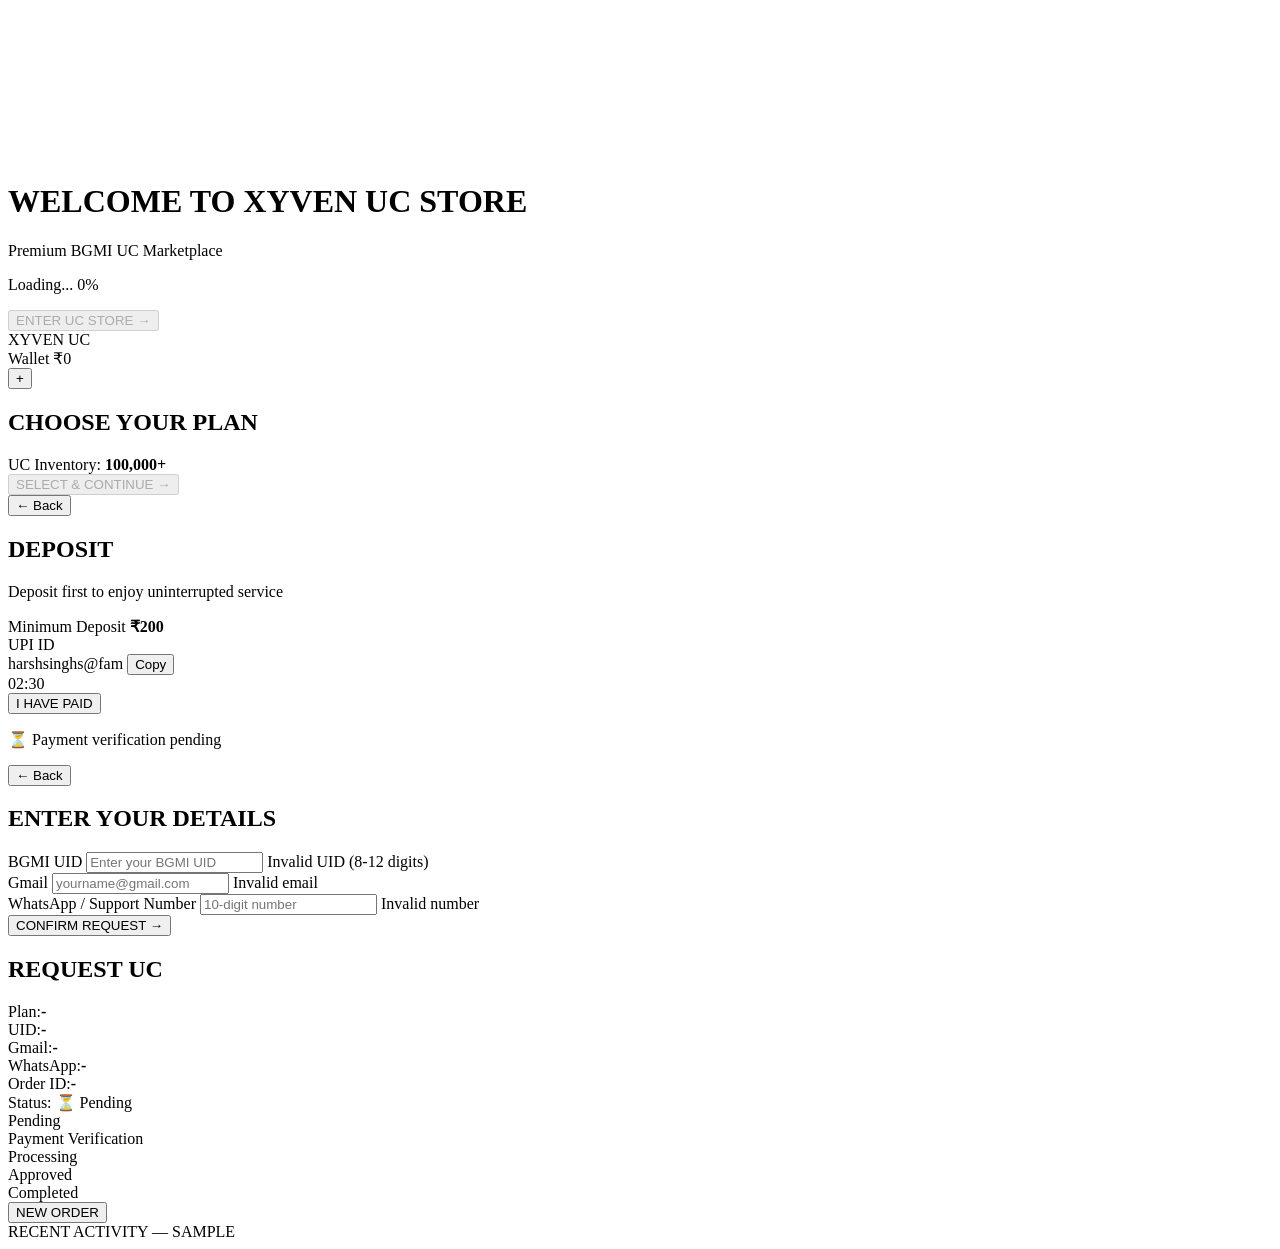
==== public/index.html @ ad392421 "Rename index.html to public/index.html" ====
<!DOCTYPE html>
<html lang="en">
<head>
  <meta charset="UTF-8">
  <meta name="viewport" content="width=device-width, initial-scale=1.0, maximum-scale=1.0, user-scalable=no">
  <title>XYVEN UC Store</title>
  <link rel="preconnect" href="https://fonts.googleapis.com">
  <link href="https://fonts.googleapis.com/css2?family=Inter:wght@300;400;500;600;700;800;900&display=swap" rel="stylesheet">
  <link rel="stylesheet" href="style.css">
</head>
<body>

  <!-- ============ INTRO SCREEN ============ -->
  <div id="introScreen" class="intro-screen">
    <canvas id="particleCanvas"></canvas>
    <div class="intro-content glass">
      <h1 class="intro-title">WELCOME TO <span class="neon">XYVEN UC STORE</span></h1>
      <p class="intro-sub">Premium BGMI UC Marketplace</p>

      <div class="progress-wrap">
        <div class="progress-bar" id="progressBar"></div>
      </div>
      <p class="progress-text" id="progressText">Loading... 0%</p>

      <button class="btn-primary" id="enterBtn" disabled>ENTER UC STORE →</button>
    </div>
  </div>

  <!-- ============ MAIN STORE ============ -->
  <div id="mainApp" class="main-app hidden">

    <!-- STICKY HEADER -->
    <header class="sticky-header glass">
      <div class="header-left">
        <span class="logo">XYVEN <span class="neon">UC</span></span>
      </div>
      <div class="header-right">
        <div class="wallet-card glass" id="walletCard">
          <div class="wallet-info">
            <span class="wallet-label">Wallet</span>
            <span class="wallet-amount" id="walletAmount">₹0</span>
          </div>
          <button class="wallet-add" id="walletAddBtn">+</button>
        </div>
      </div>
    </header>

    <!-- STORE SCREEN -->
    <section id="storeScreen" class="screen active">
      <h2 class="section-title">CHOOSE YOUR PLAN</h2>

      <div class="plan-grid" id="planGrid">
        <!-- Plans injected by JS -->
      </div>

      <div class="inventory-tag glass">
        <span class="dot"></span> UC Inventory: <strong>100,000+</strong>
      </div>

      <button class="btn-primary" id="selectPlanBtn" disabled>SELECT & CONTINUE →</button>
    </section>

    <!-- DEPOSIT SCREEN -->
    <section id="depositScreen" class="screen">
      <button class="back-btn" data-back>← Back</button>
      <h2 class="section-title">DEPOSIT</h2>
      <p class="sub-text">Deposit first to enjoy uninterrupted service</p>

      <div class="glass info-card">
        <div class="info-row">
          <span>Minimum Deposit</span>
          <strong>₹200</strong>
        </div>
      </div>

      <div class="glass upi-card">
        <label>UPI ID</label>
        <div class="upi-row">
          <span class="upi-id" id="upiId">harshsinghs@fam</span>
          <button class="copy-btn" id="copyUpiBtn">Copy</button>
        </div>
      </div>

      <div class="qr-wrap glass">
        <div class="qr-container" id="qrContainer">
          <!-- QR code generated by JS (UPI URI) -->
        </div>
        <div class="timer" id="timer">02:30</div>
      </div>

      <button class="btn-primary" id="paidBtn">I HAVE PAID</button>
      <p class="pending-msg hidden" id="pendingMsg">⏳ Payment verification pending</p>
    </section>

    <!-- USER DETAILS SCREEN -->
    <section id="detailsScreen" class="screen">
      <button class="back-btn" data-back>← Back</button>
      <h2 class="section-title">ENTER YOUR DETAILS</h2>

      <div class="glass form-card">
        <div class="input-group">
          <label>BGMI UID</label>
          <input type="text" id="uidInput" placeholder="Enter your BGMI UID" inputmode="numeric">
          <span class="error-msg" id="uidError">Invalid UID (8-12 digits)</span>
        </div>

        <div class="input-group">
          <label>Gmail</label>
          <input type="email" id="gmailInput" placeholder="yourname@gmail.com" inputmode="email">
          <span class="error-msg" id="gmailError">Invalid email</span>
        </div>

        <div class="input-group">
          <label>WhatsApp / Support Number</label>
          <input type="tel" id="wpInput" placeholder="10-digit number" maxlength="10" inputmode="numeric">
          <span class="error-msg" id="wpError">Invalid number</span>
        </div>
      </div>

      <button class="btn-primary" id="confirmBtn">CONFIRM REQUEST →</button>
    </section>

    <!-- ORDER STATUS SCREEN -->
    <section id="orderScreen" class="screen">
      <h2 class="section-title">REQUEST UC</h2>

      <div class="glass order-card">
        <div class="order-row"><span>Plan:</span><strong id="orderPlan">-</strong></div>
        <div class="order-row"><span>UID:</span><strong id="orderUid">-</strong></div>
        <div class="order-row"><span>Gmail:</span><strong id="orderGmail">-</strong></div>
        <div class="order-row"><span>WhatsApp:</span><strong id="orderWp">-</strong></div>
        <div class="order-row"><span>Order ID:</span><strong class="neon" id="orderId">-</strong></div>
        <div class="order-row status-row">
          <span>Status:</span>
          <span class="status-pill pending" id="orderStatus">⏳ Pending</span>
        </div>
      </div>

      <div class="glass status-flow">
        <div class="status-step active" data-status="pending">Pending</div>
        <div class="status-step" data-status="verification">Payment Verification</div>
        <div class="status-step" data-status="processing">Processing</div>
        <div class="status-step" data-status="approved">Approved</div>
        <div class="status-step" data-status="completed">Completed</div>
      </div>

      <button class="btn-primary" id="newOrderBtn">NEW ORDER</button>
    </section>

    <!-- RECENT ACTIVITY TICKER -->
    <div class="ticker-wrap glass">
      <div class="ticker-label">RECENT ACTIVITY — SAMPLE</div>
      <div class="ticker" id="ticker"></div>
    </div>

  </div>

  <script src="script.js"></script>
</body>
</html>
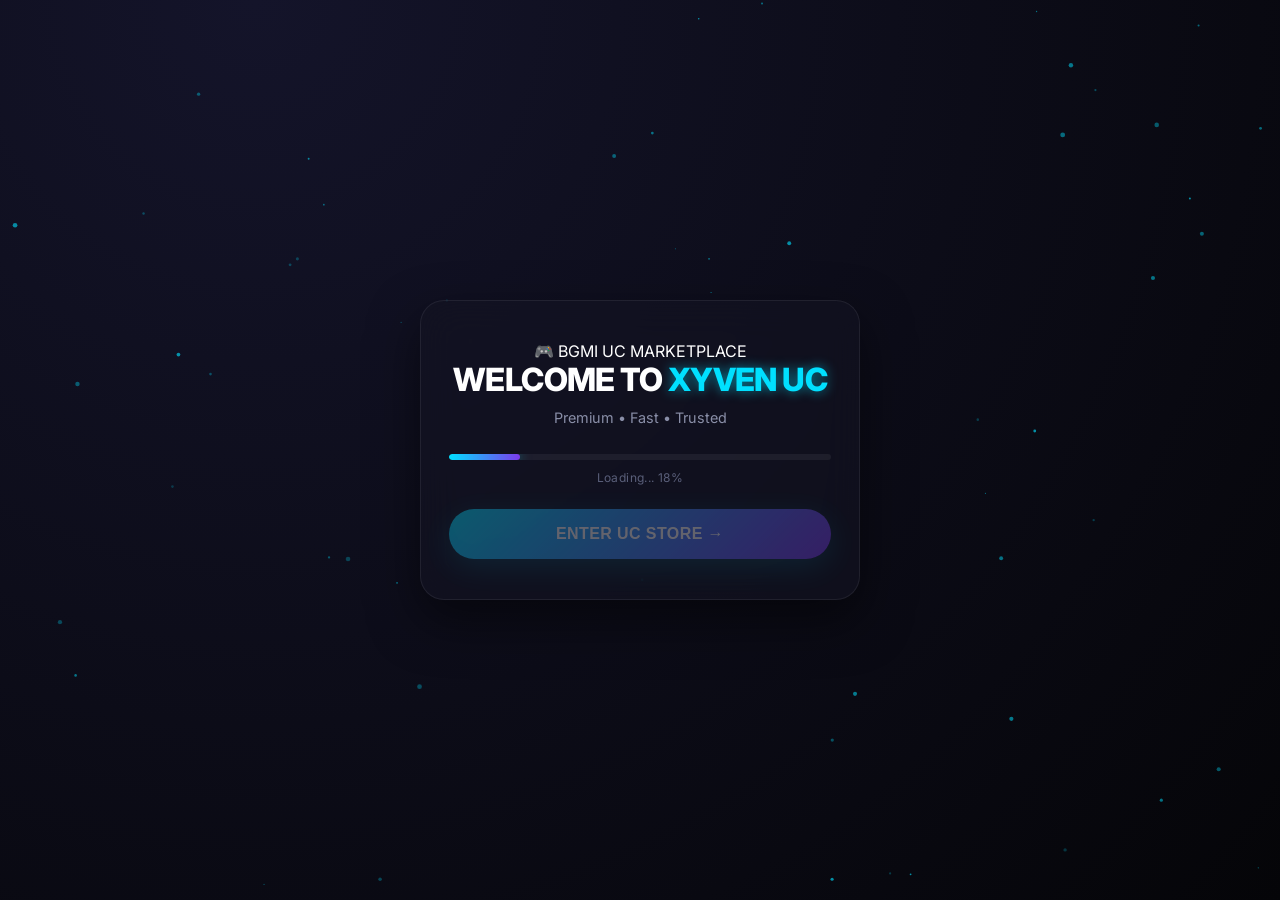
==== commit 6b9a10f9: "Create index.html" ====
--- a/public/index.html
+++ b/public/index.html
@@ -3,9 +3,9 @@
 <head>
   <meta charset="UTF-8">
   <meta name="viewport" content="width=device-width, initial-scale=1.0, maximum-scale=1.0, user-scalable=no">
-  <title>XYVEN UC Store</title>
+  <title>XYVEN UC Store — Premium BGMI UC</title>
   <link rel="preconnect" href="https://fonts.googleapis.com">
-  <link href="https://fonts.googleapis.com/css2?family=Inter:wght@300;400;500;600;700;800;900&display=swap" rel="stylesheet">
+  <link href="https://fonts.googleapis.com/css2?family=Inter:wght@300;400;500;600;700;800;900&family=Orbitron:wght@500;700;900&display=swap" rel="stylesheet">
   <link rel="stylesheet" href="style.css">
 </head>
 <body>
@@ -13,20 +13,22 @@
   <!-- ============ INTRO SCREEN ============ -->
   <div id="introScreen" class="intro-screen">
     <canvas id="particleCanvas"></canvas>
+    <div class="intro-bg-glow"></div>
     <div class="intro-content glass">
-      <h1 class="intro-title">WELCOME TO <span class="neon">XYVEN UC STORE</span></h1>
-      <p class="intro-sub">Premium BGMI UC Marketplace</p>
+      <div class="intro-badge">🎮 BGMI UC MARKETPLACE</div>
+      <h1 class="intro-title">WELCOME TO <span class="neon">XYVEN UC</span></h1>
+      <p class="intro-sub">Premium • Fast • Trusted</p>
 
       <div class="progress-wrap">
         <div class="progress-bar" id="progressBar"></div>
       </div>
-      <p class="progress-text" id="progressText">Loading... 0%</p>
+      <p class="progress-text" id="progressText">Initializing... 0%</p>
 
       <button class="btn-primary" id="enterBtn" disabled>ENTER UC STORE →</button>
     </div>
   </div>
 
-  <!-- ============ MAIN STORE ============ -->
+  <!-- ============ MAIN APP ============ -->
   <div id="mainApp" class="main-app hidden">
 
     <!-- STICKY HEADER -->
@@ -47,23 +49,24 @@
 
     <!-- STORE SCREEN -->
     <section id="storeScreen" class="screen active">
-      <h2 class="section-title">CHOOSE YOUR PLAN</h2>
-
-      <div class="plan-grid" id="planGrid">
-        <!-- Plans injected by JS -->
-      </div>
+      <h2 class="section-title">CHOOSE YOUR <span class="neon">PLAN</span></h2>
+      <p class="sub-text">Instant UC delivery • 24/7 support</p>
+
+      <div class="plan-grid" id="planGrid"></div>
 
       <div class="inventory-tag glass">
         <span class="dot"></span> UC Inventory: <strong>100,000+</strong>
       </div>
 
       <button class="btn-primary" id="selectPlanBtn" disabled>SELECT & CONTINUE →</button>
+
+      <button class="btn-outline" id="couponBtn">🎟️ CLAIM COUPON</button>
     </section>
 
     <!-- DEPOSIT SCREEN -->
     <section id="depositScreen" class="screen">
       <button class="back-btn" data-back>← Back</button>
-      <h2 class="section-title">DEPOSIT</h2>
+      <h2 class="section-title">DEPOSIT <span class="neon">FUNDS</span></h2>
       <p class="sub-text">Deposit first to enjoy uninterrupted service</p>
 
       <div class="glass info-card">
@@ -73,34 +76,68 @@
         </div>
       </div>
 
-      <div class="glass upi-card">
-        <label>UPI ID</label>
-        <div class="upi-row">
-          <span class="upi-id" id="upiId">harshsinghs@fam</span>
-          <button class="copy-btn" id="copyUpiBtn">Copy</button>
-        </div>
-      </div>
-
-      <div class="qr-wrap glass">
-        <div class="qr-container" id="qrContainer">
-          <!-- QR code generated by JS (UPI URI) -->
-        </div>
-        <div class="timer" id="timer">02:30</div>
-      </div>
-
-      <button class="btn-primary" id="paidBtn">I HAVE PAID</button>
-      <p class="pending-msg hidden" id="pendingMsg">⏳ Payment verification pending</p>
+      <!-- STEP 1: ENTER AMOUNT -->
+      <div id="depositStep1" class="glass form-card">
+        <label class="field-label">Enter Amount to Deposit</label>
+        <div class="input-group">
+          <input type="tel" id="depositAmount" placeholder="₹ Enter amount" inputmode="numeric">
+          <span class="error-msg" id="depositError">Minimum ₹200 required</span>
+        </div>
+        <button class="btn-primary" id="depositNextBtn">NEXT →</button>
+      </div>
+
+      <!-- STEP 2: QR + TIMER -->
+      <div id="depositStep2" class="hidden">
+        <div class="glass upi-card">
+          <label>UPI ID</label>
+          <div class="upi-row">
+            <span class="upi-id" id="upiId">harshsinghs@fam</span>
+            <button class="copy-btn" id="copyUpiBtn">Copy</button>
+          </div>
+        </div>
+
+        <div class="qr-wrap glass">
+          <div class="qr-container" id="qrContainer"></div>
+          <p class="qr-amount">Amount: <strong id="qrAmount">₹0</strong></p>
+          <div class="timer" id="timer">02:30</div>
+          <p class="qr-note">Scan & pay via any UPI app</p>
+        </div>
+
+        <button class="btn-primary" id="paidBtn">I HAVE PAID</button>
+        <p class="pending-msg hidden" id="pendingMsg">⏳ Payment verification pending — Admin will confirm shortly</p>
+      </div>
+    </section>
+
+    <!-- COUPON SCREEN -->
+    <section id="couponScreen" class="screen">
+      <button class="back-btn" data-back>← Back</button>
+      <h2 class="section-title">CLAIM <span class="neon">COUPON</span></h2>
+      <p class="sub-text">Enter your coupon code to add balance instantly</p>
+
+      <div class="glass form-card">
+        <label class="field-label">Coupon Code</label>
+        <div class="input-group">
+          <input type="text" id="couponInput" placeholder="XYVEN500" style="text-transform:uppercase;">
+          <span class="error-msg" id="couponError">Invalid or expired coupon</span>
+        </div>
+        <button class="btn-primary" id="applyCouponBtn">APPLY COUPON →</button>
+      </div>
+
+      <div class="glass coupon-hint">
+        <p>💡 <strong>Available Coupons:</strong></p>
+        <p class="coupon-code">XYVEN500 → ₹500</p>
+      </div>
     </section>
 
     <!-- USER DETAILS SCREEN -->
     <section id="detailsScreen" class="screen">
       <button class="back-btn" data-back>← Back</button>
-      <h2 class="section-title">ENTER YOUR DETAILS</h2>
+      <h2 class="section-title">ENTER YOUR <span class="neon">DETAILS</span></h2>
 
       <div class="glass form-card">
         <div class="input-group">
           <label>BGMI UID</label>
-          <input type="text" id="uidInput" placeholder="Enter your BGMI UID" inputmode="numeric">
+          <input type="tel" id="uidInput" placeholder="Enter your BGMI UID" inputmode="numeric">
           <span class="error-msg" id="uidError">Invalid UID (8-12 digits)</span>
         </div>
 
@@ -122,7 +159,7 @@
 
     <!-- ORDER STATUS SCREEN -->
     <section id="orderScreen" class="screen">
-      <h2 class="section-title">REQUEST UC</h2>
+      <h2 class="section-title">REQUEST <span class="neon">UC</span></h2>
 
       <div class="glass order-card">
         <div class="order-row"><span>Plan:</span><strong id="orderPlan">-</strong></div>
@@ -138,7 +175,7 @@
 
       <div class="glass status-flow">
         <div class="status-step active" data-status="pending">Pending</div>
-        <div class="status-step" data-status="verification">Payment Verification</div>
+        <div class="status-step" data-status="verification">Verifying</div>
         <div class="status-step" data-status="processing">Processing</div>
         <div class="status-step" data-status="approved">Approved</div>
         <div class="status-step" data-status="completed">Completed</div>
@@ -155,6 +192,19 @@
 
   </div>
 
+  <!-- ============ POPUP MODAL ============ -->
+  <div class="modal-overlay hidden" id="modalOverlay">
+    <div class="modal glass">
+      <div class="modal-icon" id="modalIcon">⚠️</div>
+      <h3 class="modal-title" id="modalTitle">Insufficient Balance</h3>
+      <p class="modal-text" id="modalText">Please deposit first to continue.</p>
+      <div class="modal-actions">
+        <button class="btn-outline" id="modalCancel">Cancel</button>
+        <button class="btn-primary" id="modalConfirm">Deposit Now</button>
+      </div>
+    </div>
+  </div>
+
   <script src="script.js"></script>
 </body>
 </html>
--- a/public/style.css
+++ b/public/style.css
@@ -0,0 +1,462 @@
+/* ============ RESET ============ */
+* { margin:0; padding:0; box-sizing:border-box; }
+html { scroll-behavior:smooth; }
+body {
+  font-family:'Inter', sans-serif;
+  background:#07070c;
+  color:#fff;
+  min-height:100vh;
+  overflow-x:hidden;
+  background-image:radial-gradient(circle at 20% 0%, #14142a, #050508);
+}
+
+.hidden { display:none !important; }
+.neon { color:#00e0ff; text-shadow:0 0 12px rgba(0,224,255,0.6); }
+
+/* ============ GLASS ============ */
+.glass {
+  background:rgba(20,20,35,0.55);
+  backdrop-filter:blur(18px);
+  -webkit-backdrop-filter:blur(18px);
+  border:1px solid rgba(255,255,255,0.07);
+  border-radius:24px;
+  box-shadow:0 20px 50px rgba(0,0,0,0.5);
+}
+
+/* ============ INTRO SCREEN ============ */
+.intro-screen {
+  position:fixed;
+  inset:0;
+  display:flex;
+  justify-content:center;
+  align-items:center;
+  padding:20px;
+  z-index:100;
+  transition:opacity 0.6s ease, transform 0.6s ease;
+}
+.intro-screen.fade-out { opacity:0; transform:scale(1.05); pointer-events:none; }
+
+#particleCanvas {
+  position:absolute;
+  inset:0;
+  z-index:-1;
+}
+
+.intro-content {
+  padding:40px 28px;
+  text-align:center;
+  max-width:440px;
+  width:100%;
+  animation:floatIn 1s ease;
+}
+@keyframes floatIn {
+  from { opacity:0; transform:translateY(40px) scale(0.95); }
+  to { opacity:1; transform:translateY(0) scale(1); }
+}
+
+.intro-title {
+  font-size:2rem;
+  font-weight:800;
+  line-height:1.2;
+  letter-spacing:-0.02em;
+  margin-bottom:10px;
+}
+.intro-sub {
+  color:#8a8fa8;
+  font-size:0.9rem;
+  margin-bottom:28px;
+}
+
+.progress-wrap {
+  width:100%;
+  height:6px;
+  background:rgba(255,255,255,0.06);
+  border-radius:40px;
+  overflow:hidden;
+  margin-bottom:10px;
+}
+.progress-bar {
+  height:100%;
+  width:0%;
+  background:linear-gradient(90deg,#00e0ff,#7c3aed);
+  border-radius:40px;
+  transition:width 0.3s ease;
+  box-shadow:0 0 12px rgba(0,224,255,0.5);
+}
+.progress-text {
+  font-size:0.75rem;
+  color:#5a5f7a;
+  margin-bottom:24px;
+  letter-spacing:0.4px;
+}
+
+/* ============ BUTTONS ============ */
+.btn-primary {
+  display:block;
+  width:100%;
+  padding:16px;
+  background:linear-gradient(135deg,#00e0ff,#7c3aed);
+  border:none;
+  border-radius:60px;
+  font-size:1rem;
+  font-weight:700;
+  color:#fff;
+  cursor:pointer;
+  letter-spacing:0.4px;
+  transition:all 0.25s ease;
+  box-shadow:0 8px 30px rgba(0,224,255,0.25);
+  position:relative;
+  overflow:hidden;
+}
+.btn-primary:hover:not(:disabled) {
+  transform:scale(1.02);
+  box-shadow:0 12px 44px rgba(0,224,255,0.5);
+}
+.btn-primary:active:not(:disabled) { transform:scale(0.97); }
+.btn-primary:disabled { opacity:0.35; pointer-events:none; }
+.btn-primary::after {
+  content:'';
+  position:absolute;
+  inset:0;
+  background:radial-gradient(circle at center, rgba(255,255,255,0.25), transparent 70%);
+  opacity:0;
+  transition:opacity 0.4s;
+}
+.btn-primary:hover::after { opacity:1; }
+
+.back-btn {
+  background:transparent;
+  border:none;
+  color:#8a8fa8;
+  font-size:0.9rem;
+  cursor:pointer;
+  margin-bottom:16px;
+  padding:6px 0;
+  font-weight:500;
+}
+
+/* ============ MAIN APP ============ */
+.main-app {
+  max-width:520px;
+  margin:0 auto;
+  padding:0 16px 100px;
+  animation:fadeIn 0.6s ease;
+}
+@keyframes fadeIn { from{opacity:0} to{opacity:1} }
+
+.sticky-header {
+  position:sticky;
+  top:12px;
+  z-index:50;
+  display:flex;
+  justify-content:space-between;
+  align-items:center;
+  padding:12px 16px;
+  margin-bottom:20px;
+  border-radius:20px;
+}
+.logo { font-weight:800; font-size:1.1rem; letter-spacing:-0.3px; }
+
+.wallet-card {
+  display:flex;
+  align-items:center;
+  gap:10px;
+  padding:8px 12px;
+  border-radius:40px;
+}
+.wallet-info { display:flex; flex-direction:column; line-height:1.1; }
+.wallet-label { font-size:0.6rem; color:#8a8fa8; text-transform:uppercase; letter-spacing:0.8px; }
+.wallet-amount { font-size:0.95rem; font-weight:700; color:#00e0ff; }
+.wallet-add {
+  width:28px; height:28px;
+  border-radius:50%;
+  background:linear-gradient(135deg,#00e0ff,#7c3aed);
+  border:none;
+  color:#fff;
+  font-size:1.1rem;
+  font-weight:700;
+  cursor:pointer;
+  display:flex;
+  justify-content:center;
+  align-items:center;
+  box-shadow:0 0 16px rgba(0,224,255,0.4);
+  transition:0.2s;
+}
+.wallet-add:active { transform:scale(0.9); }
+
+/* ============ SCREENS ============ */
+.screen { display:none; animation:slideUp 0.4s ease; }
+.screen.active { display:block; }
+@keyframes slideUp { from{opacity:0; transform:translateY(20px)} to{opacity:1; transform:translateY(0)} }
+
+.section-title {
+  font-size:1.4rem;
+  font-weight:800;
+  margin-bottom:8px;
+  letter-spacing:-0.02em;
+}
+.sub-text { color:#8a8fa8; font-size:0.85rem; margin-bottom:20px; }
+
+/* ============ PLAN CARDS ============ */
+.plan-grid {
+  display:flex;
+  flex-direction:column;
+  gap:12px;
+  margin:20px 0;
+}
+.plan-card {
+  background:rgba(20,20,35,0.5);
+  backdrop-filter:blur(14px);
+  border:2px solid rgba(255,255,255,0.05);
+  border-radius:20px;
+  padding:16px 20px;
+  display:flex;
+  justify-content:space-between;
+  align-items:center;
+  cursor:pointer;
+  transition:all 0.25s ease;
+}
+.plan-card:hover { border-color:rgba(0,224,255,0.3); transform:translateY(-2px); }
+.plan-card.selected {
+  border-color:#00e0ff;
+  box-shadow:0 0 30px rgba(0,224,255,0.3), inset 0 0 20px rgba(0,224,255,0.05);
+  transform:scale(1.02);
+}
+.plan-uc { font-size:1.15rem; font-weight:700; }
+.plan-uc span { color:#00e0ff; }
+.plan-price { font-size:1.05rem; font-weight:600; color:#fff; }
+
+.inventory-tag {
+  display:flex;
+  align-items:center;
+  justify-content:center;
+  gap:8px;
+  padding:10px;
+  font-size:0.8rem;
+  color:#c0c6d8;
+  margin-bottom:16px;
+}
+.inventory-tag .dot {
+  width:8px; height:8px;
+  border-radius:50%;
+  background:#00e0ff;
+  box-shadow:0 0 10px #00e0ff;
+  animation:pulse 1.6s infinite;
+}
+@keyframes pulse { 0%,100%{opacity:1} 50%{opacity:0.4} }
+
+/* ============ DEPOSIT ============ */
+.info-card { padding:16px 20px; margin-bottom:14px; }
+.info-row { display:flex; justify-content:space-between; font-size:0.9rem; }
+.info-row strong { color:#00e0ff; }
+
+.upi-card { padding:16px 20px; margin-bottom:14px; }
+.upi-card label { font-size:0.7rem; color:#8a8fa8; text-transform:uppercase; letter-spacing:0.8px; }
+.upi-row { display:flex; justify-content:space-between; align-items:center; margin-top:6px; }
+.upi-id { font-size:1rem; font-weight:600; color:#fff; }
+.copy-btn {
+  background:rgba(0,224,255,0.1);
+  border:1px solid rgba(0,224,255,0.3);
+  color:#00e0ff;
+  padding:6px 14px;
+  border-radius:40px;
+  font-size:0.75rem;
+  font-weight:600;
+  cursor:pointer;
+  transition:0.2s;
+}
+.copy-btn:active { transform:scale(0.95); }
+
+.qr-wrap {
+  padding:20px;
+  text-align:center;
+  margin-bottom:20px;
+}
+.qr-container {
+  width:200px;
+  height:200px;
+  margin:0 auto 16px;
+  background:#fff;
+  border-radius:16px;
+  padding:12px;
+  display:flex;
+  justify-content:center;
+  align-items:center;
+  position:relative;
+}
+.qr-container::after {
+  content:'';
+  position:absolute;
+  inset:-6px;
+  border-radius:22px;
+  background:linear-gradient(135deg,#00e0ff,#7c3aed);
+  z-index:-1;
+  filter:blur(20px);
+  opacity:0.5;
+  animation:glowPulse 2.4s ease-in-out infinite;
+}
+@keyframes glowPulse { 0%,100%{opacity:0.3} 50%{opacity:0.7} }
+
+.timer {
+  font-size:1.6rem;
+  font-weight:800;
+  color:#00e0ff;
+  letter-spacing:2px;
+  text-shadow:0 0 20px rgba(0,224,255,0.5);
+}
+
+.pending-msg {
+  text-align:center;
+  margin-top:14px;
+  color:#f0ad4e;
+  font-size:0.9rem;
+  font-weight:600;
+  animation:fadeIn 0.5s ease;
+}
+
+/* ============ FORM ============ */
+.form-card {
+  padding:20px;
+  margin-bottom:16px;
+}
+.input-group {
+  margin-bottom:18px;
+  position:relative;
+}
+.input-group label {
+  display:block;
+  font-size:0.75rem;
+  color:#8a8fa8;
+  text-transform:uppercase;
+  letter-spacing:0.8px;
+  margin-bottom:8px;
+}
+.input-group input {
+  width:100%;
+  padding:14px 18px;
+  background:rgba(255,255,255,0.04);
+  border:1.5px solid rgba(255,255,255,0.06);
+  border-radius:14px;
+  color:#fff;
+  font-size:0.95rem;
+  outline:none;
+  transition:0.25s;
+  font-family:inherit;
+}
+.input-group input:focus {
+  border-color:#00e0ff;
+  box-shadow:0 0 0 4px rgba(0,224,255,0.1);
+  background:rgba(255,255,255,0.06);
+}
+.input-group input::placeholder { color:#5a5f7a; }
+.input-group.error input { border-color:#ff4d6d; }
+.input-group.success input { border-color:#00e676; }
+.error-msg {
+  display:none;
+  font-size:0.7rem;
+  color:#ff4d6d;
+  margin-top:6px;
+}
+.input-group.error .error-msg { display:block; }
+
+/* ============ ORDER CARD ============ */
+.order-card {
+  padding:20px;
+  margin-bottom:16px;
+}
+.order-row {
+  display:flex;
+  justify-content:space-between;
+  padding:10px 0;
+  border-bottom:1px solid rgba(255,255,255,0.05);
+  font-size:0.9rem;
+}
+.order-row:last-child { border-bottom:none; }
+.order-row span { color:#8a8fa8; }
+.order-row strong { color:#fff; font-weight:600; }
+.status-row { align-items:center; }
+
+.status-pill {
+  padding:5px 14px;
+  border-radius:40px;
+  font-size:0.75rem;
+  font-weight:700;
+  text-transform:uppercase;
+  letter-spacing:0.5px;
+}
+.status-pill.pending { background:rgba(240,173,78,0.15); color:#f0ad4e; border:1px solid rgba(240,173,78,0.3); }
+
+.status-flow {
+  display:flex;
+  flex-wrap:wrap;
+  gap:8px;
+  padding:14px;
+  margin-bottom:20px;
+}
+.status-step {
+  flex:1;
+  min-width:80px;
+  padding:8px 6px;
+  text-align:center;
+  font-size:0.65rem;
+  border-radius:10px;
+  background:rgba(255,255,255,0.03);
+  color:#5a5f7a;
+  font-weight:600;
+  text-transform:uppercase;
+  letter-spacing:0.3px;
+  transition:0.3s;
+}
+.status-step.active {
+  background:rgba(240,173,78,0.15);
+  color:#f0ad4e;
+  box-shadow:0 0 14px rgba(240,173,78,0.2);
+}
+
+/* ============ TICKER ============ */
+.ticker-wrap {
+  position:fixed;
+  bottom:12px;
+  left:50%;
+  transform:translateX(-50%);
+  width:calc(100% - 32px);
+  max-width:480px;
+  padding:10px 16px;
+  z-index:40;
+  overflow:hidden;
+  border-radius:40px;
+}
+.ticker-label {
+  font-size:0.6rem;
+  color:#5a5f7a;
+  text-transform:uppercase;
+  letter-spacing:1.2px;
+  margin-bottom:4px;
+  font-weight:700;
+}
+.ticker {
+  display:flex;
+  flex-direction:column;
+  gap:2px;
+  height:20px;
+  overflow:hidden;
+  position:relative;
+}
+.ticker-item {
+  font-size:0.78rem;
+  color:#c0c6d8;
+  animation:tickerSlide 3s ease-in-out;
+}
+@keyframes tickerSlide {
+  0% { opacity:0; transform:translateY(20px); }
+  20% { opacity:1; transform:translateY(0); }
+  80% { opacity:1; transform:translateY(0); }
+  100% { opacity:0; transform:translateY(-20px); }
+}
+
+/* ============ RESPONSIVE ============ */
+@media (max-width:480px) {
+  .intro-title { font-size:1.5rem; }
+  .section-title { font-size:1.2rem; }
+  .qr-container { width:170px; height:170px; }
+}
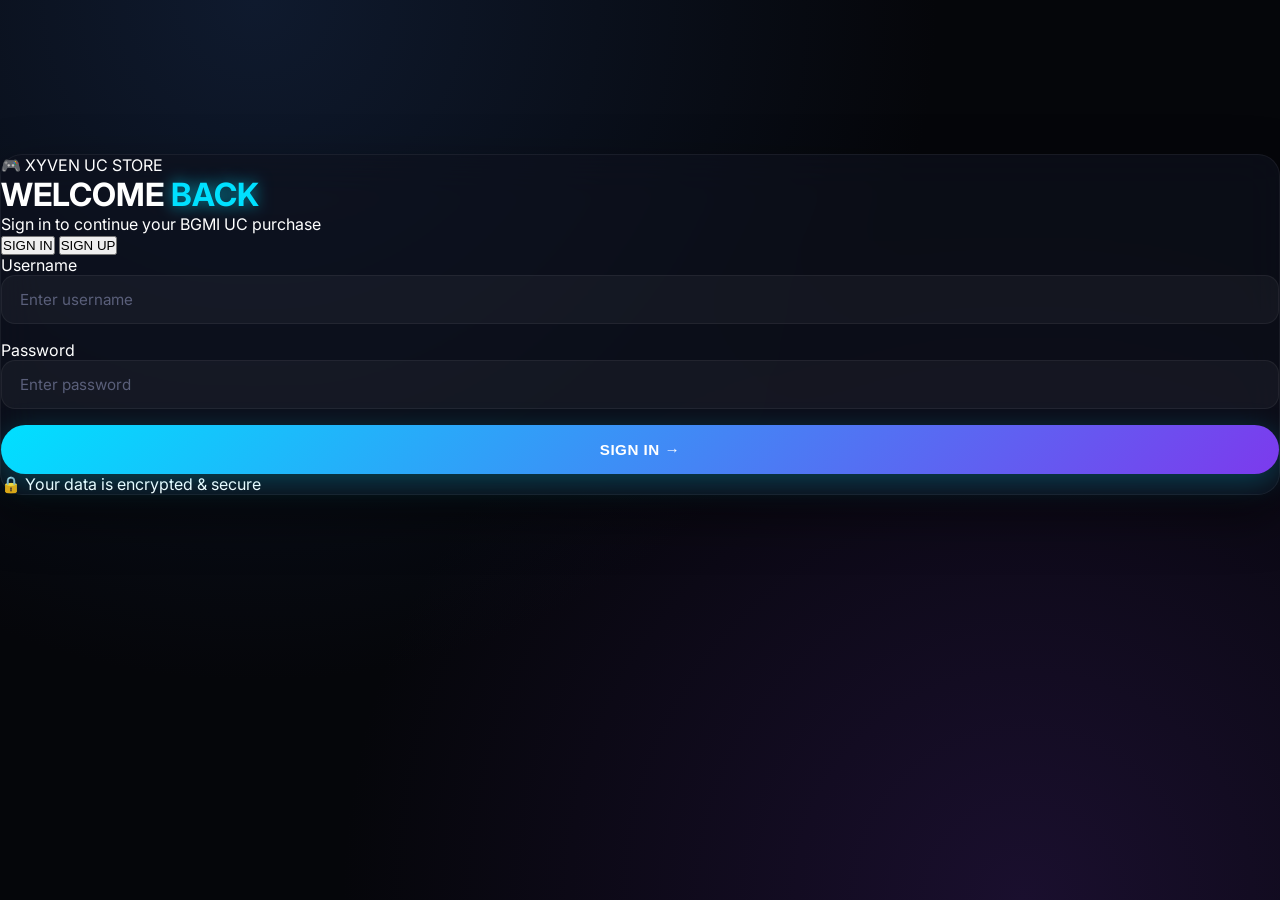
==== commit b04beeaf: "Create index.html" ====
--- a/public/index.html
+++ b/public/index.html
@@ -10,20 +10,72 @@
 </head>
 <body>
 
+  <!-- ============ AUTH SCREEN ============ -->
+  <div id="authScreen" class="auth-screen">
+    <canvas id="authCanvas"></canvas>
+    <div class="auth-bg-glow"></div>
+    <div class="auth-content glass">
+      <div class="auth-badge">🎮 XYVEN UC STORE</div>
+      <h1 class="auth-title">WELCOME <span class="neon">BACK</span></h1>
+      <p class="auth-sub">Sign in to continue your BGMI UC purchase</p>
+
+      <!-- TABS -->
+      <div class="auth-tabs">
+        <button class="auth-tab active" data-tab="signin">SIGN IN</button>
+        <button class="auth-tab" data-tab="signup">SIGN UP</button>
+      </div>
+
+      <!-- SIGN IN FORM -->
+      <form id="signinForm" class="auth-form">
+        <div class="input-group">
+          <label>Username</label>
+          <input type="text" id="signinUser" placeholder="Enter username" autocomplete="username">
+          <span class="error-msg">Username required</span>
+        </div>
+        <div class="input-group">
+          <label>Password</label>
+          <input type="password" id="signinPass" placeholder="Enter password" autocomplete="current-password">
+          <span class="error-msg">Password required</span>
+        </div>
+        <button type="submit" class="btn-primary">SIGN IN →</button>
+      </form>
+
+      <!-- SIGN UP FORM -->
+      <form id="signupForm" class="auth-form hidden">
+        <div class="input-group">
+          <label>Username</label>
+          <input type="text" id="signupUser" placeholder="Choose a username" autocomplete="username">
+          <span class="error-msg">Min 3 characters</span>
+        </div>
+        <div class="input-group">
+          <label>Password</label>
+          <input type="password" id="signupPass" placeholder="Create password" autocomplete="new-password">
+          <span class="error-msg">Min 6 characters</span>
+        </div>
+        <div class="input-group">
+          <label>Confirm Password</label>
+          <input type="password" id="signupConfirm" placeholder="Re-enter password" autocomplete="new-password">
+          <span class="error-msg">Passwords don't match</span>
+        </div>
+        <button type="submit" class="btn-primary">CREATE ACCOUNT →</button>
+      </form>
+
+      <p class="auth-note">🔒 Your data is encrypted &amp; secure</p>
+    </div>
+  </div>
+
   <!-- ============ INTRO SCREEN ============ -->
-  <div id="introScreen" class="intro-screen">
+  <div id="introScreen" class="intro-screen hidden">
     <canvas id="particleCanvas"></canvas>
     <div class="intro-bg-glow"></div>
     <div class="intro-content glass">
       <div class="intro-badge">🎮 BGMI UC MARKETPLACE</div>
       <h1 class="intro-title">WELCOME TO <span class="neon">XYVEN UC</span></h1>
       <p class="intro-sub">Premium • Fast • Trusted</p>
-
       <div class="progress-wrap">
         <div class="progress-bar" id="progressBar"></div>
       </div>
       <p class="progress-text" id="progressText">Initializing... 0%</p>
-
       <button class="btn-primary" id="enterBtn" disabled>ENTER UC STORE →</button>
     </div>
   </div>
@@ -37,6 +89,10 @@
         <span class="logo">XYVEN <span class="neon">UC</span></span>
       </div>
       <div class="header-right">
+        <button class="icon-btn" id="notifBtn" title="Notifications">
+          🔔
+          <span class="notif-badge hidden" id="notifBadge">0</span>
+        </button>
         <div class="wallet-card glass" id="walletCard">
           <div class="wallet-info">
             <span class="wallet-label">Wallet</span>
@@ -47,6 +103,12 @@
       </div>
     </header>
 
+    <!-- USER BAR -->
+    <div class="user-bar glass">
+      <span class="user-avatar" id="userAvatar">U</span>
+      <span class="user-name" id="userName">User</span>
+    </div>
+
     <!-- STORE SCREEN -->
     <section id="storeScreen" class="screen active">
       <h2 class="section-title">CHOOSE YOUR <span class="neon">PLAN</span></h2>
@@ -59,24 +121,19 @@
       </div>
 
       <button class="btn-primary" id="selectPlanBtn" disabled>SELECT & CONTINUE →</button>
-
       <button class="btn-outline" id="couponBtn">🎟️ CLAIM COUPON</button>
     </section>
 
-    <!-- DEPOSIT SCREEN -->
+    <!-- DEPOSIT -->
     <section id="depositScreen" class="screen">
       <button class="back-btn" data-back>← Back</button>
       <h2 class="section-title">DEPOSIT <span class="neon">FUNDS</span></h2>
       <p class="sub-text">Deposit first to enjoy uninterrupted service</p>
 
       <div class="glass info-card">
-        <div class="info-row">
-          <span>Minimum Deposit</span>
-          <strong>₹200</strong>
-        </div>
-      </div>
-
-      <!-- STEP 1: ENTER AMOUNT -->
+        <div class="info-row"><span>Minimum Deposit</span><strong>₹200</strong></div>
+      </div>
+
       <div id="depositStep1" class="glass form-card">
         <label class="field-label">Enter Amount to Deposit</label>
         <div class="input-group">
@@ -86,7 +143,6 @@
         <button class="btn-primary" id="depositNextBtn">NEXT →</button>
       </div>
 
-      <!-- STEP 2: QR + TIMER -->
       <div id="depositStep2" class="hidden">
         <div class="glass upi-card">
           <label>UPI ID</label>
@@ -95,41 +151,34 @@
             <button class="copy-btn" id="copyUpiBtn">Copy</button>
           </div>
         </div>
-
         <div class="qr-wrap glass">
           <div class="qr-container" id="qrContainer"></div>
           <p class="qr-amount">Amount: <strong id="qrAmount">₹0</strong></p>
           <div class="timer" id="timer">02:30</div>
-          <p class="qr-note">Scan & pay via any UPI app</p>
-        </div>
-
+          <p class="qr-note">Scan &amp; pay via any UPI app</p>
+        </div>
         <button class="btn-primary" id="paidBtn">I HAVE PAID</button>
         <p class="pending-msg hidden" id="pendingMsg">⏳ Payment verification pending — Admin will confirm shortly</p>
       </div>
     </section>
 
-    <!-- COUPON SCREEN -->
+    <!-- COUPON -->
     <section id="couponScreen" class="screen">
       <button class="back-btn" data-back>← Back</button>
       <h2 class="section-title">CLAIM <span class="neon">COUPON</span></h2>
-      <p class="sub-text">Enter your coupon code to add balance instantly</p>
+      <p class="sub-text">Enter your exclusive coupon code</p>
 
       <div class="glass form-card">
         <label class="field-label">Coupon Code</label>
         <div class="input-group">
-          <input type="text" id="couponInput" placeholder="XYVEN500" style="text-transform:uppercase;">
+          <input type="text" id="couponInput" placeholder="Enter code" style="text-transform:uppercase;">
           <span class="error-msg" id="couponError">Invalid or expired coupon</span>
         </div>
         <button class="btn-primary" id="applyCouponBtn">APPLY COUPON →</button>
       </div>
-
-      <div class="glass coupon-hint">
-        <p>💡 <strong>Available Coupons:</strong></p>
-        <p class="coupon-code">XYVEN500 → ₹500</p>
-      </div>
-    </section>
-
-    <!-- USER DETAILS SCREEN -->
+    </section>
+
+    <!-- DETAILS -->
     <section id="detailsScreen" class="screen">
       <button class="back-btn" data-back>← Back</button>
       <h2 class="section-title">ENTER YOUR <span class="neon">DETAILS</span></h2>
@@ -138,29 +187,26 @@
         <div class="input-group">
           <label>BGMI UID</label>
           <input type="tel" id="uidInput" placeholder="Enter your BGMI UID" inputmode="numeric">
-          <span class="error-msg" id="uidError">Invalid UID (8-12 digits)</span>
-        </div>
-
+          <span class="error-msg">Invalid UID (8-12 digits)</span>
+        </div>
         <div class="input-group">
           <label>Gmail</label>
           <input type="email" id="gmailInput" placeholder="yourname@gmail.com" inputmode="email">
-          <span class="error-msg" id="gmailError">Invalid email</span>
-        </div>
-
+          <span class="error-msg">Invalid email</span>
+        </div>
         <div class="input-group">
           <label>WhatsApp / Support Number</label>
           <input type="tel" id="wpInput" placeholder="10-digit number" maxlength="10" inputmode="numeric">
-          <span class="error-msg" id="wpError">Invalid number</span>
+          <span class="error-msg">Invalid number</span>
         </div>
       </div>
 
       <button class="btn-primary" id="confirmBtn">CONFIRM REQUEST →</button>
     </section>
 
-    <!-- ORDER STATUS SCREEN -->
+    <!-- ORDER STATUS -->
     <section id="orderScreen" class="screen">
       <h2 class="section-title">REQUEST <span class="neon">UC</span></h2>
-
       <div class="glass order-card">
         <div class="order-row"><span>Plan:</span><strong id="orderPlan">-</strong></div>
         <div class="order-row"><span>UID:</span><strong id="orderUid">-</strong></div>
@@ -174,33 +220,44 @@
       </div>
 
       <div class="glass status-flow">
-        <div class="status-step active" data-status="pending">Pending</div>
-        <div class="status-step" data-status="verification">Verifying</div>
-        <div class="status-step" data-status="processing">Processing</div>
-        <div class="status-step" data-status="approved">Approved</div>
-        <div class="status-step" data-status="completed">Completed</div>
+        <div class="status-step active">Pending</div>
+        <div class="status-step">Verifying</div>
+        <div class="status-step">Processing</div>
+        <div class="status-step">Approved</div>
+        <div class="status-step">Completed</div>
       </div>
 
       <button class="btn-primary" id="newOrderBtn">NEW ORDER</button>
     </section>
 
-    <!-- RECENT ACTIVITY TICKER -->
+    <!-- TICKER -->
     <div class="ticker-wrap glass">
-      <div class="ticker-label">RECENT ACTIVITY — SAMPLE</div>
+      <div class="ticker-label">RECENT ACTIVITY</div>
       <div class="ticker" id="ticker"></div>
     </div>
 
-  </div>
-
-  <!-- ============ POPUP MODAL ============ -->
+    <!-- NOTIFICATION PANEL -->
+    <div class="notif-panel hidden" id="notifPanel">
+      <div class="notif-header">
+        <h3>🔔 Notifications</h3>
+        <button class="notif-close" id="notifClose">✕</button>
+      </div>
+      <div class="notif-list" id="notifList">
+        <p class="notif-empty">No notifications yet</p>
+      </div>
+    </div>
+
+  </div>
+
+  <!-- MODAL -->
   <div class="modal-overlay hidden" id="modalOverlay">
     <div class="modal glass">
       <div class="modal-icon" id="modalIcon">⚠️</div>
-      <h3 class="modal-title" id="modalTitle">Insufficient Balance</h3>
-      <p class="modal-text" id="modalText">Please deposit first to continue.</p>
+      <h3 class="modal-title" id="modalTitle">Notice</h3>
+      <p class="modal-text" id="modalText">...</p>
       <div class="modal-actions">
         <button class="btn-outline" id="modalCancel">Cancel</button>
-        <button class="btn-primary" id="modalConfirm">Deposit Now</button>
+        <button class="btn-primary" id="modalConfirm">OK</button>
       </div>
     </div>
   </div>
--- a/public/style.css
+++ b/public/style.css
@@ -1,25 +1,28 @@
 /* ============ RESET ============ */
-* { margin:0; padding:0; box-sizing:border-box; }
+* { margin:0; padding:0; box-sizing:border-box; -webkit-tap-highlight-color:transparent; }
 html { scroll-behavior:smooth; }
 body {
   font-family:'Inter', sans-serif;
-  background:#07070c;
+  background:#05060a;
   color:#fff;
   min-height:100vh;
   overflow-x:hidden;
-  background-image:radial-gradient(circle at 20% 0%, #14142a, #050508);
+  background-image:
+    radial-gradient(circle at 20% 0%, #0f1a2e 0%, transparent 50%),
+    radial-gradient(circle at 80% 100%, #1a0f2e 0%, transparent 50%);
+  background-attachment:fixed;
 }
 
 .hidden { display:none !important; }
-.neon { color:#00e0ff; text-shadow:0 0 12px rgba(0,224,255,0.6); }
+.neon { color:#00e0ff; text-shadow:0 0 16px rgba(0,224,255,0.7); }
 
 /* ============ GLASS ============ */
 .glass {
-  background:rgba(20,20,35,0.55);
-  backdrop-filter:blur(18px);
-  -webkit-backdrop-filter:blur(18px);
-  border:1px solid rgba(255,255,255,0.07);
-  border-radius:24px;
+  background:rgba(15,18,30,0.65);
+  backdrop-filter:blur(20px);
+  -webkit-backdrop-filter:blur(20px);
+  border:1px solid rgba(255,255,255,0.06);
+  border-radius:22px;
   box-shadow:0 20px 50px rgba(0,0,0,0.5);
 }
 
@@ -33,8 +36,23 @@
   padding:20px;
   z-index:100;
   transition:opacity 0.6s ease, transform 0.6s ease;
+  overflow:hidden;
 }
 .intro-screen.fade-out { opacity:0; transform:scale(1.05); pointer-events:none; }
+
+.intro-bg-glow {
+  position:absolute;
+  inset:0;
+  background:
+    radial-gradient(circle at 30% 40%, rgba(0,224,255,0.15), transparent 40%),
+    radial-gradient(circle at 70% 60%, rgba(124,58,237,0.15), transparent 40%);
+  animation:bgShift 8s ease-in-out infinite alternate;
+  pointer-events:none;
+}
+@keyframes bgShift {
+  0% { transform:scale(1) rotate(0deg); }
+  100% { transform:scale(1.2) rotate(10deg); }
+}
 
 #particleCanvas {
   position:absolute;
@@ -48,23 +66,40 @@
   max-width:440px;
   width:100%;
   animation:floatIn 1s ease;
+  position:relative;
+  z-index:2;
 }
 @keyframes floatIn {
   from { opacity:0; transform:translateY(40px) scale(0.95); }
   to { opacity:1; transform:translateY(0) scale(1); }
 }
 
+.intro-badge {
+  display:inline-block;
+  padding:6px 16px;
+  background:rgba(0,224,255,0.1);
+  border:1px solid rgba(0,224,255,0.3);
+  border-radius:40px;
+  font-size:0.65rem;
+  font-weight:700;
+  letter-spacing:1.5px;
+  color:#00e0ff;
+  margin-bottom:20px;
+}
+
 .intro-title {
-  font-size:2rem;
-  font-weight:800;
+  font-family:'Orbitron', sans-serif;
+  font-size:1.9rem;
+  font-weight:900;
   line-height:1.2;
-  letter-spacing:-0.02em;
-  margin-bottom:10px;
+  letter-spacing:0.5px;
+  margin-bottom:8px;
 }
 .intro-sub {
   color:#8a8fa8;
   font-size:0.9rem;
-  margin-bottom:28px;
+  margin-bottom:30px;
+  letter-spacing:0.5px;
 }
 
 .progress-wrap {
@@ -81,13 +116,13 @@
   background:linear-gradient(90deg,#00e0ff,#7c3aed);
   border-radius:40px;
   transition:width 0.3s ease;
-  box-shadow:0 0 12px rgba(0,224,255,0.5);
+  box-shadow:0 0 12px rgba(0,224,255,0.6);
 }
 .progress-text {
-  font-size:0.75rem;
+  font-size:0.72rem;
   color:#5a5f7a;
   margin-bottom:24px;
-  letter-spacing:0.4px;
+  letter-spacing:0.6px;
 }
 
 /* ============ BUTTONS ============ */
@@ -98,15 +133,16 @@
   background:linear-gradient(135deg,#00e0ff,#7c3aed);
   border:none;
   border-radius:60px;
-  font-size:1rem;
+  font-size:0.95rem;
   font-weight:700;
   color:#fff;
   cursor:pointer;
-  letter-spacing:0.4px;
+  letter-spacing:0.5px;
   transition:all 0.25s ease;
   box-shadow:0 8px 30px rgba(0,224,255,0.25);
   position:relative;
   overflow:hidden;
+  text-transform:uppercase;
 }
 .btn-primary:hover:not(:disabled) {
   transform:scale(1.02);
@@ -114,21 +150,30 @@
 }
 .btn-primary:active:not(:disabled) { transform:scale(0.97); }
 .btn-primary:disabled { opacity:0.35; pointer-events:none; }
-.btn-primary::after {
-  content:'';
-  position:absolute;
-  inset:0;
-  background:radial-gradient(circle at center, rgba(255,255,255,0.25), transparent 70%);
-  opacity:0;
-  transition:opacity 0.4s;
-}
-.btn-primary:hover::after { opacity:1; }
+
+.btn-outline {
+  display:block;
+  width:100%;
+  padding:14px;
+  background:transparent;
+  border:1.5px solid rgba(0,224,255,0.3);
+  border-radius:60px;
+  font-size:0.85rem;
+  font-weight:700;
+  color:#00e0ff;
+  cursor:pointer;
+  letter-spacing:0.5px;
+  transition:0.25s;
+  margin-top:12px;
+  text-transform:uppercase;
+}
+.btn-outline:active { transform:scale(0.97); background:rgba(0,224,255,0.08); }
 
 .back-btn {
   background:transparent;
   border:none;
   color:#8a8fa8;
-  font-size:0.9rem;
+  font-size:0.85rem;
   cursor:pointer;
   margin-bottom:16px;
   padding:6px 0;
@@ -155,7 +200,12 @@
   margin-bottom:20px;
   border-radius:20px;
 }
-.logo { font-weight:800; font-size:1.1rem; letter-spacing:-0.3px; }
+.logo {
+  font-family:'Orbitron',sans-serif;
+  font-weight:900;
+  font-size:1.05rem;
+  letter-spacing:1px;
+}
 
 .wallet-card {
   display:flex;
@@ -190,12 +240,13 @@
 @keyframes slideUp { from{opacity:0; transform:translateY(20px)} to{opacity:1; transform:translateY(0)} }
 
 .section-title {
-  font-size:1.4rem;
-  font-weight:800;
-  margin-bottom:8px;
-  letter-spacing:-0.02em;
-}
-.sub-text { color:#8a8fa8; font-size:0.85rem; margin-bottom:20px; }
+  font-family:'Orbitron', sans-serif;
+  font-size:1.3rem;
+  font-weight:900;
+  margin-bottom:6px;
+  letter-spacing:0.5px;
+}
+.sub-text { color:#8a8fa8; font-size:0.82rem; margin-bottom:20px; }
 
 /* ============ PLAN CARDS ============ */
 .plan-grid {
@@ -205,16 +256,27 @@
   margin:20px 0;
 }
 .plan-card {
-  background:rgba(20,20,35,0.5);
+  background:rgba(15,18,30,0.6);
   backdrop-filter:blur(14px);
   border:2px solid rgba(255,255,255,0.05);
-  border-radius:20px;
+  border-radius:18px;
   padding:16px 20px;
   display:flex;
   justify-content:space-between;
   align-items:center;
   cursor:pointer;
   transition:all 0.25s ease;
+  position:relative;
+  overflow:hidden;
+}
+.plan-card::before {
+  content:'';
+  position:absolute;
+  left:0; top:0; bottom:0;
+  width:4px;
+  background:linear-gradient(180deg,#00e0ff,#7c3aed);
+  opacity:0;
+  transition:0.25s;
 }
 .plan-card:hover { border-color:rgba(0,224,255,0.3); transform:translateY(-2px); }
 .plan-card.selected {
@@ -222,9 +284,10 @@
   box-shadow:0 0 30px rgba(0,224,255,0.3), inset 0 0 20px rgba(0,224,255,0.05);
   transform:scale(1.02);
 }
-.plan-uc { font-size:1.15rem; font-weight:700; }
-.plan-uc span { color:#00e0ff; }
-.plan-price { font-size:1.05rem; font-weight:600; color:#fff; }
+.plan-card.selected::before { opacity:1; }
+.plan-uc { font-size:1.15rem; font-weight:700; font-family:'Orbitron',sans-serif; }
+.plan-uc span { color:#00e0ff; font-size:0.85rem; }
+.plan-price { font-size:1.05rem; font-weight:700; color:#fff; }
 
 .inventory-tag {
   display:flex;
@@ -232,7 +295,7 @@
   justify-content:center;
   gap:8px;
   padding:10px;
-  font-size:0.8rem;
+  font-size:0.78rem;
   color:#c0c6d8;
   margin-bottom:16px;
 }
@@ -250,87 +313,17 @@
 .info-row { display:flex; justify-content:space-between; font-size:0.9rem; }
 .info-row strong { color:#00e0ff; }
 
-.upi-card { padding:16px 20px; margin-bottom:14px; }
-.upi-card label { font-size:0.7rem; color:#8a8fa8; text-transform:uppercase; letter-spacing:0.8px; }
-.upi-row { display:flex; justify-content:space-between; align-items:center; margin-top:6px; }
-.upi-id { font-size:1rem; font-weight:600; color:#fff; }
-.copy-btn {
-  background:rgba(0,224,255,0.1);
-  border:1px solid rgba(0,224,255,0.3);
-  color:#00e0ff;
-  padding:6px 14px;
-  border-radius:40px;
-  font-size:0.75rem;
-  font-weight:600;
-  cursor:pointer;
-  transition:0.2s;
-}
-.copy-btn:active { transform:scale(0.95); }
-
-.qr-wrap {
-  padding:20px;
-  text-align:center;
-  margin-bottom:20px;
-}
-.qr-container {
-  width:200px;
-  height:200px;
-  margin:0 auto 16px;
-  background:#fff;
-  border-radius:16px;
-  padding:12px;
-  display:flex;
-  justify-content:center;
-  align-items:center;
-  position:relative;
-}
-.qr-container::after {
-  content:'';
-  position:absolute;
-  inset:-6px;
-  border-radius:22px;
-  background:linear-gradient(135deg,#00e0ff,#7c3aed);
-  z-index:-1;
-  filter:blur(20px);
-  opacity:0.5;
-  animation:glowPulse 2.4s ease-in-out infinite;
-}
-@keyframes glowPulse { 0%,100%{opacity:0.3} 50%{opacity:0.7} }
-
-.timer {
-  font-size:1.6rem;
-  font-weight:800;
-  color:#00e0ff;
-  letter-spacing:2px;
-  text-shadow:0 0 20px rgba(0,224,255,0.5);
-}
-
-.pending-msg {
-  text-align:center;
-  margin-top:14px;
-  color:#f0ad4e;
-  font-size:0.9rem;
-  font-weight:600;
-  animation:fadeIn 0.5s ease;
-}
-
-/* ============ FORM ============ */
-.form-card {
-  padding:20px;
-  margin-bottom:16px;
-}
-.input-group {
-  margin-bottom:18px;
-  position:relative;
-}
-.input-group label {
+.form-card { padding:20px; margin-bottom:16px; }
+.field-label {
   display:block;
-  font-size:0.75rem;
+  font-size:0.72rem;
   color:#8a8fa8;
   text-transform:uppercase;
   letter-spacing:0.8px;
-  margin-bottom:8px;
-}
+  margin-bottom:10px;
+  font-weight:600;
+}
+.input-group { margin-bottom:16px; position:relative; }
 .input-group input {
   width:100%;
   padding:14px 18px;
@@ -359,17 +352,103 @@
 }
 .input-group.error .error-msg { display:block; }
 
+.upi-card { padding:16px 20px; margin-bottom:14px; }
+.upi-card label { font-size:0.7rem; color:#8a8fa8; text-transform:uppercase; letter-spacing:0.8px; font-weight:600; }
+.upi-row { display:flex; justify-content:space-between; align-items:center; margin-top:6px; }
+.upi-id { font-size:0.95rem; font-weight:600; color:#fff; }
+.copy-btn {
+  background:rgba(0,224,255,0.1);
+  border:1px solid rgba(0,224,255,0.3);
+  color:#00e0ff;
+  padding:6px 14px;
+  border-radius:40px;
+  font-size:0.72rem;
+  font-weight:600;
+  cursor:pointer;
+  transition:0.2s;
+}
+.copy-btn:active { transform:scale(0.95); }
+
+.qr-wrap {
+  padding:20px;
+  text-align:center;
+  margin-bottom:20px;
+}
+.qr-container {
+  width:200px;
+  height:200px;
+  margin:0 auto 12px;
+  background:#fff;
+  border-radius:16px;
+  padding:10px;
+  display:flex;
+  justify-content:center;
+  align-items:center;
+  position:relative;
+}
+.qr-container::after {
+  content:'';
+  position:absolute;
+  inset:-8px;
+  border-radius:24px;
+  background:linear-gradient(135deg,#00e0ff,#7c3aed);
+  z-index:-1;
+  filter:blur(24px);
+  opacity:0.5;
+  animation:glowPulse 2.4s ease-in-out infinite;
+}
+@keyframes glowPulse { 0%,100%{opacity:0.3} 50%{opacity:0.7} }
+.qr-container img { width:100%; height:100%; border-radius:10px; }
+
+.qr-amount { font-size:0.9rem; color:#8a8fa8; margin-bottom:8px; }
+.qr-amount strong { color:#00e0ff; font-weight:700; font-size:1.05rem; }
+
+.timer {
+  font-family:'Orbitron',sans-serif;
+  font-size:1.6rem;
+  font-weight:900;
+  color:#00e0ff;
+  letter-spacing:3px;
+  text-shadow:0 0 20px rgba(0,224,255,0.5);
+  margin-bottom:6px;
+}
+.qr-note { font-size:0.72rem; color:#5a5f7a; }
+
+.pending-msg {
+  text-align:center;
+  margin-top:14px;
+  color:#f0ad4e;
+  font-size:0.85rem;
+  font-weight:600;
+  animation:fadeIn 0.5s ease;
+  padding:10px;
+  background:rgba(240,173,78,0.08);
+  border:1px solid rgba(240,173,78,0.2);
+  border-radius:14px;
+}
+
+/* ============ COUPON ============ */
+.coupon-hint {
+  padding:16px 20px;
+  margin-top:16px;
+  font-size:0.85rem;
+}
+.coupon-hint p { margin-bottom:6px; color:#8a8fa8; }
+.coupon-code {
+  font-family:'Orbitron',sans-serif;
+  color:#00e0ff !important;
+  font-weight:700;
+  letter-spacing:1px;
+}
+
 /* ============ ORDER CARD ============ */
-.order-card {
-  padding:20px;
-  margin-bottom:16px;
-}
+.order-card { padding:20px; margin-bottom:16px; }
 .order-row {
   display:flex;
   justify-content:space-between;
   padding:10px 0;
   border-bottom:1px solid rgba(255,255,255,0.05);
-  font-size:0.9rem;
+  font-size:0.88rem;
 }
 .order-row:last-child { border-bottom:none; }
 .order-row span { color:#8a8fa8; }
@@ -379,7 +458,7 @@
 .status-pill {
   padding:5px 14px;
   border-radius:40px;
-  font-size:0.75rem;
+  font-size:0.72rem;
   font-weight:700;
   text-transform:uppercase;
   letter-spacing:0.5px;
@@ -389,16 +468,16 @@
 .status-flow {
   display:flex;
   flex-wrap:wrap;
-  gap:8px;
+  gap:6px;
   padding:14px;
   margin-bottom:20px;
 }
 .status-step {
   flex:1;
-  min-width:80px;
+  min-width:70px;
   padding:8px 6px;
   text-align:center;
-  font-size:0.65rem;
+  font-size:0.62rem;
   border-radius:10px;
   background:rgba(255,255,255,0.03);
   color:#5a5f7a;
@@ -427,7 +506,7 @@
   border-radius:40px;
 }
 .ticker-label {
-  font-size:0.6rem;
+  font-size:0.58rem;
   color:#5a5f7a;
   text-transform:uppercase;
   letter-spacing:1.2px;
@@ -443,7 +522,7 @@
   position:relative;
 }
 .ticker-item {
-  font-size:0.78rem;
+  font-size:0.75rem;
   color:#c0c6d8;
   animation:tickerSlide 3s ease-in-out;
 }
@@ -454,9 +533,62 @@
   100% { opacity:0; transform:translateY(-20px); }
 }
 
+/* ============ MODAL ============ */
+.modal-overlay {
+  position:fixed;
+  inset:0;
+  background:rgba(0,0,0,0.7);
+  backdrop-filter:blur(8px);
+  z-index:200;
+  display:flex;
+  justify-content:center;
+  align-items:center;
+  padding:20px;
+  animation:fadeIn 0.3s ease;
+}
+.modal {
+  max-width:380px;
+  width:100%;
+  padding:28px 24px;
+  text-align:center;
+  animation:modalPop 0.4s cubic-bezier(0.34,1.56,0.64,1);
+}
+@keyframes modalPop {
+  from { opacity:0; transform:scale(0.85); }
+  to { opacity:1; transform:scale(1); }
+}
+.modal-icon {
+  font-size:3rem;
+  margin-bottom:12px;
+}
+.modal-title {
+  font-family:'Orbitron',sans-serif;
+  font-size:1.15rem;
+  font-weight:900;
+  margin-bottom:8px;
+  letter-spacing:0.5px;
+}
+.modal-text {
+  color:#8a8fa8;
+  font-size:0.88rem;
+  line-height:1.5;
+  margin-bottom:22px;
+}
+.modal-actions {
+  display:flex;
+  gap:10px;
+}
+.modal-actions .btn-outline,
+.modal-actions .btn-primary {
+  flex:1;
+  margin-top:0;
+  padding:13px;
+  font-size:0.82rem;
+}
+
 /* ============ RESPONSIVE ============ */
 @media (max-width:480px) {
   .intro-title { font-size:1.5rem; }
-  .section-title { font-size:1.2rem; }
+  .section-title { font-size:1.15rem; }
   .qr-container { width:170px; height:170px; }
 }
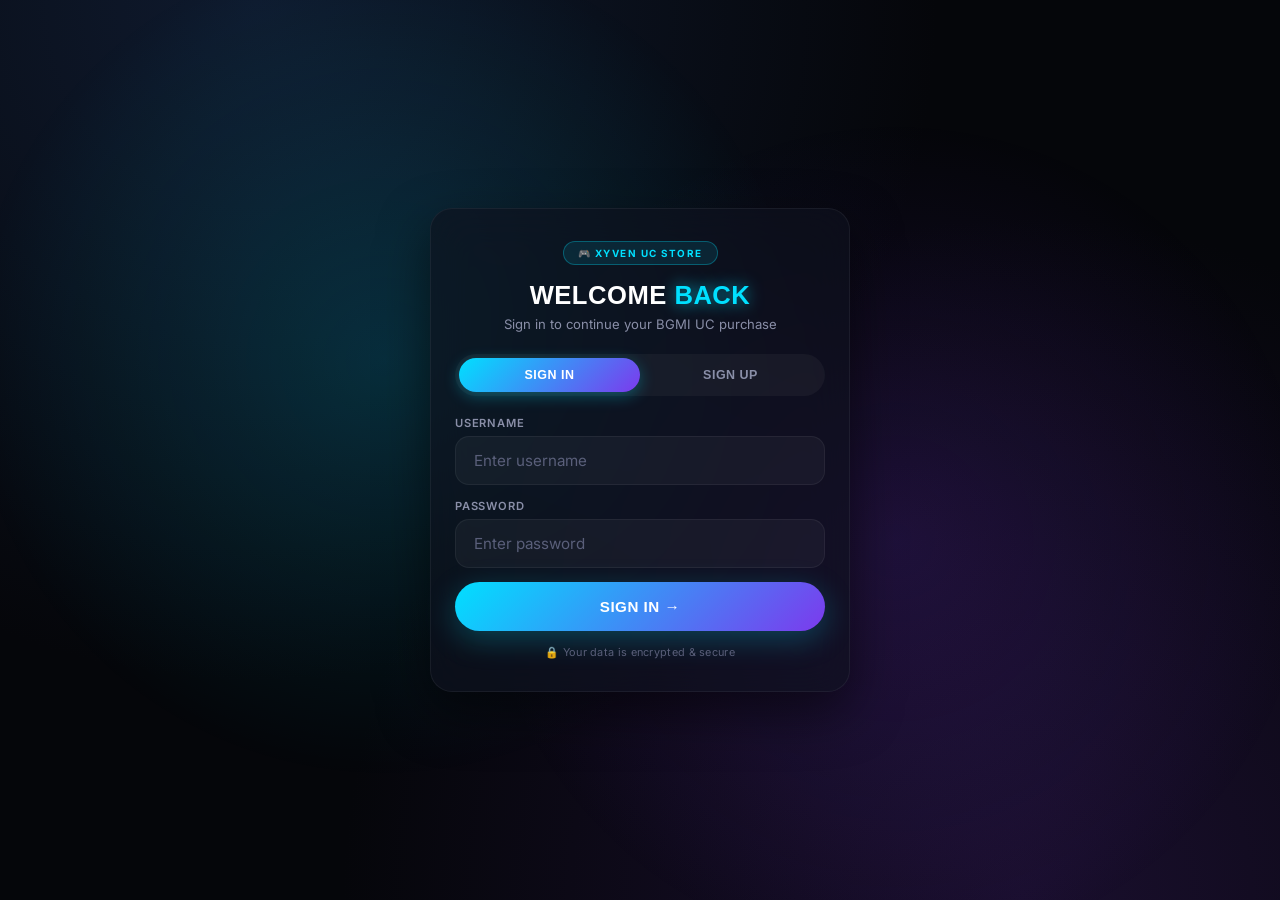
==== commit 1cce9c2a: "Create index.html" ====
--- a/public/index.html
+++ b/public/index.html
@@ -19,17 +19,15 @@
       <h1 class="auth-title">WELCOME <span class="neon">BACK</span></h1>
       <p class="auth-sub">Sign in to continue your BGMI UC purchase</p>
 
-      <!-- TABS -->
       <div class="auth-tabs">
         <button class="auth-tab active" data-tab="signin">SIGN IN</button>
         <button class="auth-tab" data-tab="signup">SIGN UP</button>
       </div>
 
-      <!-- SIGN IN FORM -->
-      <form id="signinForm" class="auth-form">
+      <form id="signinForm" class="auth-form" autocomplete="on">
         <div class="input-group">
           <label>Username</label>
-          <input type="text" id="signinUser" placeholder="Enter username" autocomplete="username">
+          <input type="text" id="signinUser" placeholder="Enter username" autocomplete="username" autocapitalize="none" spellcheck="false">
           <span class="error-msg">Username required</span>
         </div>
         <div class="input-group">
@@ -40,11 +38,10 @@
         <button type="submit" class="btn-primary">SIGN IN →</button>
       </form>
 
-      <!-- SIGN UP FORM -->
-      <form id="signupForm" class="auth-form hidden">
+      <form id="signupForm" class="auth-form hidden" autocomplete="on">
         <div class="input-group">
           <label>Username</label>
-          <input type="text" id="signupUser" placeholder="Choose a username" autocomplete="username">
+          <input type="text" id="signupUser" placeholder="Choose a username" autocomplete="username" autocapitalize="none" spellcheck="false">
           <span class="error-msg">Min 3 characters</span>
         </div>
         <div class="input-group">
@@ -64,7 +61,7 @@
     </div>
   </div>
 
-  <!-- ============ INTRO SCREEN ============ -->
+  <!-- ============ INTRO ============ -->
   <div id="introScreen" class="intro-screen hidden">
     <canvas id="particleCanvas"></canvas>
     <div class="intro-bg-glow"></div>
@@ -72,9 +69,7 @@
       <div class="intro-badge">🎮 BGMI UC MARKETPLACE</div>
       <h1 class="intro-title">WELCOME TO <span class="neon">XYVEN UC</span></h1>
       <p class="intro-sub">Premium • Fast • Trusted</p>
-      <div class="progress-wrap">
-        <div class="progress-bar" id="progressBar"></div>
-      </div>
+      <div class="progress-wrap"><div class="progress-bar" id="progressBar"></div></div>
       <p class="progress-text" id="progressText">Initializing... 0%</p>
       <button class="btn-primary" id="enterBtn" disabled>ENTER UC STORE →</button>
     </div>
@@ -86,11 +81,14 @@
     <!-- STICKY HEADER -->
     <header class="sticky-header glass">
       <div class="header-left">
-        <span class="logo">XYVEN <span class="neon">UC</span></span>
+        <span class="logo">XYVEN <span class="neon-uc">UC</span></span>
       </div>
       <div class="header-right">
-        <button class="icon-btn" id="notifBtn" title="Notifications">
-          🔔
+        <button class="icon-btn" id="notifBtn" aria-label="Notifications">
+          <svg viewBox="0 0 24 24" fill="none" stroke="currentColor" stroke-width="2" stroke-linecap="round" stroke-linejoin="round">
+            <path d="M18 8A6 6 0 0 0 6 8c0 7-3 9-3 9h18s-3-2-3-9"/>
+            <path d="M13.73 21a2 2 0 0 1-3.46 0"/>
+          </svg>
           <span class="notif-badge hidden" id="notifBadge">0</span>
         </button>
         <div class="wallet-card glass" id="walletCard">
@@ -107,12 +105,40 @@
     <div class="user-bar glass">
       <span class="user-avatar" id="userAvatar">U</span>
       <span class="user-name" id="userName">User</span>
-    </div>
+      <button class="logout-btn" id="logoutBtn">Logout</button>
+    </div>
+
+    <!-- TELEGRAM BANNER -->
+    <a href="https://t.me/XyvenUCstore" target="_blank" rel="noopener" class="tg-banner glass">
+      <div class="tg-icon">
+        <svg viewBox="0 0 24 24" fill="#29b6f6">
+          <path d="M9.78 18.65l.28-4.23 7.68-6.92c.34-.31-.07-.46-.52-.19L7.74 13.3 3.64 12c-.88-.25-.89-.86.2-1.3l15.97-6.16c.73-.33 1.43.18 1.15 1.3l-2.72 12.81c-.19.91-.74 1.13-1.5.71L12.6 16.3l-1.99 1.93c-.23.23-.42.42-.83.42z"/>
+        </svg>
+      </div>
+      <div class="tg-content">
+        <span class="tg-title">Join our Telegram</span>
+        <span class="tg-sub">@XyvenUCstore — Updates & Offers</span>
+      </div>
+      <span class="tg-arrow">→</span>
+    </a>
 
     <!-- STORE SCREEN -->
     <section id="storeScreen" class="screen active">
+
+      <!-- HERO with UC background -->
+      <div class="hero glass">
+        <div class="hero-bg-coins" aria-hidden="true">
+          <span>🪙</span><span>🪙</span><span>🪙</span><span>🪙</span><span>🪙</span>
+          <span>🪙</span><span>🪙</span><span>🪙</span><span>🪙</span><span>🪙</span>
+        </div>
+        <div class="hero-content">
+          <h2 class="hero-title">GET <span class="uc-glow">BGMI UC</span> INSTANTLY</h2>
+          <p class="hero-sub">100% Safe • 24/7 Support • Fast Delivery</p>
+        </div>
+      </div>
+
       <h2 class="section-title">CHOOSE YOUR <span class="neon">PLAN</span></h2>
-      <p class="sub-text">Instant UC delivery • 24/7 support</p>
+      <p class="sub-text">Tap a plan to continue</p>
 
       <div class="plan-grid" id="planGrid"></div>
 
@@ -167,7 +193,6 @@
       <button class="back-btn" data-back>← Back</button>
       <h2 class="section-title">CLAIM <span class="neon">COUPON</span></h2>
       <p class="sub-text">Enter your exclusive coupon code</p>
-
       <div class="glass form-card">
         <label class="field-label">Coupon Code</label>
         <div class="input-group">
@@ -182,7 +207,6 @@
     <section id="detailsScreen" class="screen">
       <button class="back-btn" data-back>← Back</button>
       <h2 class="section-title">ENTER YOUR <span class="neon">DETAILS</span></h2>
-
       <div class="glass form-card">
         <div class="input-group">
           <label>BGMI UID</label>
@@ -200,13 +224,12 @@
           <span class="error-msg">Invalid number</span>
         </div>
       </div>
-
       <button class="btn-primary" id="confirmBtn">CONFIRM REQUEST →</button>
     </section>
 
-    <!-- ORDER STATUS -->
+    <!-- ORDER -->
     <section id="orderScreen" class="screen">
-      <h2 class="section-title">REQUEST <span class="neon">UC</span></h2>
+      <h2 class="section-title">REQUEST <span class="uc-glow">UC</span></h2>
       <div class="glass order-card">
         <div class="order-row"><span>Plan:</span><strong id="orderPlan">-</strong></div>
         <div class="order-row"><span>UID:</span><strong id="orderUid">-</strong></div>
@@ -218,7 +241,6 @@
           <span class="status-pill pending" id="orderStatus">⏳ Pending</span>
         </div>
       </div>
-
       <div class="glass status-flow">
         <div class="status-step active">Pending</div>
         <div class="status-step">Verifying</div>
@@ -226,20 +248,19 @@
         <div class="status-step">Approved</div>
         <div class="status-step">Completed</div>
       </div>
-
       <button class="btn-primary" id="newOrderBtn">NEW ORDER</button>
     </section>
 
     <!-- TICKER -->
     <div class="ticker-wrap glass">
-      <div class="ticker-label">RECENT ACTIVITY</div>
+      <div class="ticker-label">⚡ RECENT ACTIVITY — LIVE</div>
       <div class="ticker" id="ticker"></div>
     </div>
 
-    <!-- NOTIFICATION PANEL -->
+    <!-- NOTIF PANEL -->
     <div class="notif-panel hidden" id="notifPanel">
       <div class="notif-header">
-        <h3>🔔 Notifications</h3>
+        <h3>Notifications</h3>
         <button class="notif-close" id="notifClose">✕</button>
       </div>
       <div class="notif-list" id="notifList">
--- a/public/style.css
+++ b/public/style.css
@@ -12,11 +12,9 @@
     radial-gradient(circle at 80% 100%, #1a0f2e 0%, transparent 50%);
   background-attachment:fixed;
 }
-
 .hidden { display:none !important; }
 .neon { color:#00e0ff; text-shadow:0 0 16px rgba(0,224,255,0.7); }
 
-/* ============ GLASS ============ */
 .glass {
   background:rgba(15,18,30,0.65);
   backdrop-filter:blur(20px);
@@ -26,23 +24,17 @@
   box-shadow:0 20px 50px rgba(0,0,0,0.5);
 }
 
-/* ============ INTRO SCREEN ============ */
-.intro-screen {
-  position:fixed;
-  inset:0;
-  display:flex;
-  justify-content:center;
-  align-items:center;
-  padding:20px;
-  z-index:100;
-  transition:opacity 0.6s ease, transform 0.6s ease;
+/* ============ AUTH SCREEN ============ */
+.auth-screen {
+  position:fixed; inset:0;
+  display:flex; justify-content:center; align-items:center;
+  padding:20px; z-index:100;
+  transition:opacity 0.6s ease;
   overflow:hidden;
 }
-.intro-screen.fade-out { opacity:0; transform:scale(1.05); pointer-events:none; }
-
-.intro-bg-glow {
-  position:absolute;
-  inset:0;
+.auth-screen.fade-out { opacity:0; pointer-events:none; }
+.auth-bg-glow {
+  position:absolute; inset:0;
   background:
     radial-gradient(circle at 30% 40%, rgba(0,224,255,0.15), transparent 40%),
     radial-gradient(circle at 70% 60%, rgba(124,58,237,0.15), transparent 40%);
@@ -53,13 +45,130 @@
   0% { transform:scale(1) rotate(0deg); }
   100% { transform:scale(1.2) rotate(10deg); }
 }
-
-#particleCanvas {
-  position:absolute;
-  inset:0;
-  z-index:-1;
-}
-
+#authCanvas { position:absolute; inset:0; z-index:-1; }
+
+.auth-content {
+  padding:32px 24px;
+  text-align:center;
+  max-width:420px;
+  width:100%;
+  position:relative;
+  z-index:2;
+  animation:floatIn 0.8s ease;
+}
+@keyframes floatIn {
+  from { opacity:0; transform:translateY(30px) scale(0.95); }
+  to { opacity:1; transform:translateY(0) scale(1); }
+}
+
+.auth-badge {
+  display:inline-block;
+  padding:5px 14px;
+  background:rgba(0,224,255,0.1);
+  border:1px solid rgba(0,224,255,0.3);
+  border-radius:40px;
+  font-size:0.62rem;
+  font-weight:700;
+  letter-spacing:1.5px;
+  color:#00e0ff;
+  margin-bottom:16px;
+}
+.auth-title {
+  font-family:'Orbitron', sans-serif;
+  font-size:1.6rem;
+  font-weight:900;
+  letter-spacing:0.5px;
+  margin-bottom:6px;
+}
+.auth-sub { color:#8a8fa8; font-size:0.82rem; margin-bottom:22px; }
+
+.auth-tabs {
+  display:flex;
+  background:rgba(255,255,255,0.04);
+  border-radius:40px;
+  padding:4px;
+  margin-bottom:20px;
+}
+.auth-tab {
+  flex:1;
+  padding:10px;
+  background:transparent;
+  border:none;
+  color:#8a8fa8;
+  font-size:0.78rem;
+  font-weight:700;
+  letter-spacing:0.5px;
+  cursor:pointer;
+  border-radius:40px;
+  transition:0.3s;
+}
+.auth-tab.active {
+  background:linear-gradient(135deg,#00e0ff,#7c3aed);
+  color:#fff;
+  box-shadow:0 4px 16px rgba(0,224,255,0.3);
+}
+
+.auth-form { text-align:left; margin-bottom:10px; }
+.auth-form .input-group { margin-bottom:14px; }
+.auth-form label {
+  display:block;
+  font-size:0.7rem;
+  color:#8a8fa8;
+  text-transform:uppercase;
+  letter-spacing:0.8px;
+  margin-bottom:6px;
+  font-weight:600;
+}
+.auth-form input {
+  width:100%;
+  padding:13px 16px;
+  background:rgba(255,255,255,0.04);
+  border:1.5px solid rgba(255,255,255,0.06);
+  border-radius:14px;
+  color:#fff;
+  font-size:0.9rem;
+  outline:none;
+  transition:0.25s;
+  font-family:inherit;
+}
+.auth-form input:focus {
+  border-color:#00e0ff;
+  box-shadow:0 0 0 4px rgba(0,224,255,0.1);
+}
+.auth-form .error-msg {
+  display:none;
+  font-size:0.68rem;
+  color:#ff4d6d;
+  margin-top:4px;
+}
+.auth-form .input-group.error input { border-color:#ff4d6d; }
+.auth-form .input-group.error .error-msg { display:block; }
+
+.auth-note {
+  font-size:0.68rem;
+  color:#5a5f7a;
+  margin-top:14px;
+  letter-spacing:0.3px;
+}
+
+/* ============ INTRO ============ */
+.intro-screen {
+  position:fixed; inset:0;
+  display:flex; justify-content:center; align-items:center;
+  padding:20px; z-index:100;
+  transition:opacity 0.6s ease, transform 0.6s ease;
+  overflow:hidden;
+}
+.intro-screen.fade-out { opacity:0; transform:scale(1.05); pointer-events:none; }
+.intro-bg-glow {
+  position:absolute; inset:0;
+  background:
+    radial-gradient(circle at 30% 40%, rgba(0,224,255,0.15), transparent 40%),
+    radial-gradient(circle at 70% 60%, rgba(124,58,237,0.15), transparent 40%);
+  animation:bgShift 8s ease-in-out infinite alternate;
+  pointer-events:none;
+}
+#particleCanvas { position:absolute; inset:0; z-index:-1; }
 .intro-content {
   padding:40px 28px;
   text-align:center;
@@ -69,11 +178,6 @@
   position:relative;
   z-index:2;
 }
-@keyframes floatIn {
-  from { opacity:0; transform:translateY(40px) scale(0.95); }
-  to { opacity:1; transform:translateY(0) scale(1); }
-}
-
 .intro-badge {
   display:inline-block;
   padding:6px 16px;
@@ -86,98 +190,62 @@
   color:#00e0ff;
   margin-bottom:20px;
 }
-
 .intro-title {
   font-family:'Orbitron', sans-serif;
   font-size:1.9rem;
   font-weight:900;
-  line-height:1.2;
   letter-spacing:0.5px;
   margin-bottom:8px;
 }
-.intro-sub {
-  color:#8a8fa8;
-  font-size:0.9rem;
-  margin-bottom:30px;
-  letter-spacing:0.5px;
-}
-
+.intro-sub { color:#8a8fa8; font-size:0.9rem; margin-bottom:30px; letter-spacing:0.5px; }
 .progress-wrap {
-  width:100%;
-  height:6px;
+  width:100%; height:6px;
   background:rgba(255,255,255,0.06);
-  border-radius:40px;
-  overflow:hidden;
-  margin-bottom:10px;
+  border-radius:40px; overflow:hidden; margin-bottom:10px;
 }
 .progress-bar {
-  height:100%;
-  width:0%;
+  height:100%; width:0%;
   background:linear-gradient(90deg,#00e0ff,#7c3aed);
   border-radius:40px;
   transition:width 0.3s ease;
   box-shadow:0 0 12px rgba(0,224,255,0.6);
 }
-.progress-text {
-  font-size:0.72rem;
-  color:#5a5f7a;
-  margin-bottom:24px;
-  letter-spacing:0.6px;
-}
+.progress-text { font-size:0.72rem; color:#5a5f7a; margin-bottom:24px; letter-spacing:0.6px; }
 
 /* ============ BUTTONS ============ */
 .btn-primary {
-  display:block;
-  width:100%;
+  display:block; width:100%;
   padding:16px;
   background:linear-gradient(135deg,#00e0ff,#7c3aed);
-  border:none;
-  border-radius:60px;
-  font-size:0.95rem;
-  font-weight:700;
-  color:#fff;
-  cursor:pointer;
-  letter-spacing:0.5px;
+  border:none; border-radius:60px;
+  font-size:0.95rem; font-weight:700; color:#fff;
+  cursor:pointer; letter-spacing:0.5px;
   transition:all 0.25s ease;
   box-shadow:0 8px 30px rgba(0,224,255,0.25);
-  position:relative;
-  overflow:hidden;
   text-transform:uppercase;
 }
-.btn-primary:hover:not(:disabled) {
-  transform:scale(1.02);
-  box-shadow:0 12px 44px rgba(0,224,255,0.5);
-}
+.btn-primary:hover:not(:disabled) { transform:scale(1.02); box-shadow:0 12px 44px rgba(0,224,255,0.5); }
 .btn-primary:active:not(:disabled) { transform:scale(0.97); }
 .btn-primary:disabled { opacity:0.35; pointer-events:none; }
 
 .btn-outline {
-  display:block;
-  width:100%;
+  display:block; width:100%;
   padding:14px;
   background:transparent;
   border:1.5px solid rgba(0,224,255,0.3);
   border-radius:60px;
-  font-size:0.85rem;
-  font-weight:700;
-  color:#00e0ff;
-  cursor:pointer;
-  letter-spacing:0.5px;
-  transition:0.25s;
-  margin-top:12px;
+  font-size:0.85rem; font-weight:700; color:#00e0ff;
+  cursor:pointer; letter-spacing:0.5px;
+  transition:0.25s; margin-top:12px;
   text-transform:uppercase;
 }
 .btn-outline:active { transform:scale(0.97); background:rgba(0,224,255,0.08); }
 
 .back-btn {
-  background:transparent;
-  border:none;
-  color:#8a8fa8;
-  font-size:0.85rem;
-  cursor:pointer;
-  margin-bottom:16px;
-  padding:6px 0;
-  font-weight:500;
+  background:transparent; border:none;
+  color:#8a8fa8; font-size:0.85rem;
+  cursor:pointer; margin-bottom:16px;
+  padding:6px 0; font-weight:500;
 }
 
 /* ============ MAIN APP ============ */
@@ -190,49 +258,68 @@
 @keyframes fadeIn { from{opacity:0} to{opacity:1} }
 
 .sticky-header {
-  position:sticky;
-  top:12px;
-  z-index:50;
-  display:flex;
-  justify-content:space-between;
-  align-items:center;
-  padding:12px 16px;
-  margin-bottom:20px;
+  position:sticky; top:12px; z-index:50;
+  display:flex; justify-content:space-between; align-items:center;
+  padding:12px 16px; margin-bottom:12px;
   border-radius:20px;
 }
-.logo {
-  font-family:'Orbitron',sans-serif;
-  font-weight:900;
-  font-size:1.05rem;
-  letter-spacing:1px;
+.logo { font-family:'Orbitron',sans-serif; font-weight:900; font-size:1.05rem; letter-spacing:1px; }
+
+.header-right { display:flex; align-items:center; gap:8px; }
+
+.icon-btn {
+  position:relative;
+  width:40px; height:40px;
+  border-radius:50%;
+  background:rgba(255,255,255,0.05);
+  border:1px solid rgba(255,255,255,0.08);
+  color:#fff; font-size:1rem;
+  cursor:pointer;
+  display:flex; justify-content:center; align-items:center;
+  transition:0.2s;
+}
+.icon-btn:active { transform:scale(0.92); }
+.notif-badge {
+  position:absolute; top:-4px; right:-4px;
+  min-width:18px; height:18px;
+  border-radius:20px;
+  background:#ff4d6d; color:#fff;
+  font-size:0.6rem; font-weight:700;
+  display:flex; justify-content:center; align-items:center;
+  padding:0 4px;
+  box-shadow:0 0 10px rgba(255,77,109,0.6);
 }
 
 .wallet-card {
-  display:flex;
-  align-items:center;
-  gap:10px;
-  padding:8px 12px;
+  display:flex; align-items:center; gap:8px;
+  padding:7px 10px; border-radius:40px;
+}
+.wallet-info { display:flex; flex-direction:column; line-height:1.1; }
+.wallet-label { font-size:0.55rem; color:#8a8fa8; text-transform:uppercase; letter-spacing:0.8px; }
+.wallet-amount { font-size:0.9rem; font-weight:700; color:#00e0ff; }
+.wallet-add {
+  width:26px; height:26px; border-radius:50%;
+  background:linear-gradient(135deg,#00e0ff,#7c3aed);
+  border:none; color:#fff; font-size:1rem; font-weight:700;
+  cursor:pointer;
+  display:flex; justify-content:center; align-items:center;
+  box-shadow:0 0 14px rgba(0,224,255,0.4);
+}
+.wallet-add:active { transform:scale(0.9); }
+
+.user-bar {
+  display:flex; align-items:center; gap:10px;
+  padding:8px 14px; margin-bottom:16px;
   border-radius:40px;
-}
-.wallet-info { display:flex; flex-direction:column; line-height:1.1; }
-.wallet-label { font-size:0.6rem; color:#8a8fa8; text-transform:uppercase; letter-spacing:0.8px; }
-.wallet-amount { font-size:0.95rem; font-weight:700; color:#00e0ff; }
-.wallet-add {
-  width:28px; height:28px;
-  border-radius:50%;
+  font-size:0.82rem;
+}
+.user-avatar {
+  width:30px; height:30px; border-radius:50%;
   background:linear-gradient(135deg,#00e0ff,#7c3aed);
-  border:none;
-  color:#fff;
-  font-size:1.1rem;
-  font-weight:700;
-  cursor:pointer;
-  display:flex;
-  justify-content:center;
-  align-items:center;
-  box-shadow:0 0 16px rgba(0,224,255,0.4);
-  transition:0.2s;
-}
-.wallet-add:active { transform:scale(0.9); }
+  display:flex; justify-content:center; align-items:center;
+  font-weight:800; font-size:0.85rem;
+}
+.user-name { color:#c0c6d8; font-weight:500; }
 
 /* ============ SCREENS ============ */
 .screen { display:none; animation:slideUp 0.4s ease; }
@@ -241,47 +328,31 @@
 
 .section-title {
   font-family:'Orbitron', sans-serif;
-  font-size:1.3rem;
-  font-weight:900;
-  margin-bottom:6px;
-  letter-spacing:0.5px;
+  font-size:1.3rem; font-weight:900;
+  margin-bottom:6px; letter-spacing:0.5px;
 }
 .sub-text { color:#8a8fa8; font-size:0.82rem; margin-bottom:20px; }
 
-/* ============ PLAN CARDS ============ */
-.plan-grid {
-  display:flex;
-  flex-direction:column;
-  gap:12px;
-  margin:20px 0;
-}
+/* ============ PLANS ============ */
+.plan-grid { display:flex; flex-direction:column; gap:12px; margin:20px 0; }
 .plan-card {
   background:rgba(15,18,30,0.6);
   backdrop-filter:blur(14px);
   border:2px solid rgba(255,255,255,0.05);
-  border-radius:18px;
-  padding:16px 20px;
-  display:flex;
-  justify-content:space-between;
-  align-items:center;
-  cursor:pointer;
-  transition:all 0.25s ease;
-  position:relative;
-  overflow:hidden;
+  border-radius:18px; padding:16px 20px;
+  display:flex; justify-content:space-between; align-items:center;
+  cursor:pointer; transition:all 0.25s ease;
+  position:relative; overflow:hidden;
 }
 .plan-card::before {
-  content:'';
-  position:absolute;
-  left:0; top:0; bottom:0;
-  width:4px;
-  background:linear-gradient(180deg,#00e0ff,#7c3aed);
-  opacity:0;
-  transition:0.25s;
+  content:''; position:absolute; left:0; top:0; bottom:0;
+  width:4px; background:linear-gradient(180deg,#00e0ff,#7c3aed);
+  opacity:0; transition:0.25s;
 }
 .plan-card:hover { border-color:rgba(0,224,255,0.3); transform:translateY(-2px); }
 .plan-card.selected {
   border-color:#00e0ff;
-  box-shadow:0 0 30px rgba(0,224,255,0.3), inset 0 0 20px rgba(0,224,255,0.05);
+  box-shadow:0 0 30px rgba(0,224,255,0.3);
   transform:scale(1.02);
 }
 .plan-card.selected::before { opacity:1; }
@@ -290,20 +361,13 @@
 .plan-price { font-size:1.05rem; font-weight:700; color:#fff; }
 
 .inventory-tag {
-  display:flex;
-  align-items:center;
-  justify-content:center;
-  gap:8px;
-  padding:10px;
-  font-size:0.78rem;
-  color:#c0c6d8;
-  margin-bottom:16px;
+  display:flex; align-items:center; justify-content:center;
+  gap:8px; padding:10px; font-size:0.78rem;
+  color:#c0c6d8; margin-bottom:16px;
 }
 .inventory-tag .dot {
-  width:8px; height:8px;
-  border-radius:50%;
-  background:#00e0ff;
-  box-shadow:0 0 10px #00e0ff;
+  width:8px; height:8px; border-radius:50%;
+  background:#00e0ff; box-shadow:0 0 10px #00e0ff;
   animation:pulse 1.6s infinite;
 }
 @keyframes pulse { 0%,100%{opacity:1} 50%{opacity:0.4} }
@@ -315,40 +379,29 @@
 
 .form-card { padding:20px; margin-bottom:16px; }
 .field-label {
-  display:block;
-  font-size:0.72rem;
-  color:#8a8fa8;
-  text-transform:uppercase;
-  letter-spacing:0.8px;
-  margin-bottom:10px;
-  font-weight:600;
+  display:block; font-size:0.72rem; color:#8a8fa8;
+  text-transform:uppercase; letter-spacing:0.8px;
+  margin-bottom:10px; font-weight:600;
 }
 .input-group { margin-bottom:16px; position:relative; }
 .input-group input {
-  width:100%;
-  padding:14px 18px;
+  width:100%; padding:14px 18px;
   background:rgba(255,255,255,0.04);
   border:1.5px solid rgba(255,255,255,0.06);
-  border-radius:14px;
-  color:#fff;
-  font-size:0.95rem;
-  outline:none;
-  transition:0.25s;
-  font-family:inherit;
+  border-radius:14px; color:#fff;
+  font-size:0.95rem; outline:none;
+  transition:0.25s; font-family:inherit;
 }
 .input-group input:focus {
   border-color:#00e0ff;
   box-shadow:0 0 0 4px rgba(0,224,255,0.1);
-  background:rgba(255,255,255,0.06);
 }
 .input-group input::placeholder { color:#5a5f7a; }
 .input-group.error input { border-color:#ff4d6d; }
 .input-group.success input { border-color:#00e676; }
 .error-msg {
-  display:none;
-  font-size:0.7rem;
-  color:#ff4d6d;
-  margin-top:6px;
+  display:none; font-size:0.7rem;
+  color:#ff4d6d; margin-top:6px;
 }
 .input-group.error .error-msg { display:block; }
 
@@ -359,93 +412,54 @@
 .copy-btn {
   background:rgba(0,224,255,0.1);
   border:1px solid rgba(0,224,255,0.3);
-  color:#00e0ff;
-  padding:6px 14px;
-  border-radius:40px;
-  font-size:0.72rem;
-  font-weight:600;
-  cursor:pointer;
-  transition:0.2s;
+  color:#00e0ff; padding:6px 14px;
+  border-radius:40px; font-size:0.72rem;
+  font-weight:600; cursor:pointer; transition:0.2s;
 }
 .copy-btn:active { transform:scale(0.95); }
 
-.qr-wrap {
-  padding:20px;
-  text-align:center;
-  margin-bottom:20px;
-}
+.qr-wrap { padding:20px; text-align:center; margin-bottom:20px; }
 .qr-container {
-  width:200px;
-  height:200px;
+  width:200px; height:200px;
   margin:0 auto 12px;
-  background:#fff;
-  border-radius:16px;
-  padding:10px;
-  display:flex;
-  justify-content:center;
-  align-items:center;
+  background:#fff; border-radius:16px;
+  padding:10px; display:flex;
+  justify-content:center; align-items:center;
   position:relative;
 }
 .qr-container::after {
-  content:'';
-  position:absolute;
-  inset:-8px;
+  content:''; position:absolute; inset:-8px;
   border-radius:24px;
   background:linear-gradient(135deg,#00e0ff,#7c3aed);
-  z-index:-1;
-  filter:blur(24px);
+  z-index:-1; filter:blur(24px);
   opacity:0.5;
   animation:glowPulse 2.4s ease-in-out infinite;
 }
 @keyframes glowPulse { 0%,100%{opacity:0.3} 50%{opacity:0.7} }
 .qr-container img { width:100%; height:100%; border-radius:10px; }
-
 .qr-amount { font-size:0.9rem; color:#8a8fa8; margin-bottom:8px; }
 .qr-amount strong { color:#00e0ff; font-weight:700; font-size:1.05rem; }
-
 .timer {
   font-family:'Orbitron',sans-serif;
-  font-size:1.6rem;
-  font-weight:900;
-  color:#00e0ff;
-  letter-spacing:3px;
+  font-size:1.6rem; font-weight:900;
+  color:#00e0ff; letter-spacing:3px;
   text-shadow:0 0 20px rgba(0,224,255,0.5);
   margin-bottom:6px;
 }
 .qr-note { font-size:0.72rem; color:#5a5f7a; }
-
 .pending-msg {
-  text-align:center;
-  margin-top:14px;
-  color:#f0ad4e;
-  font-size:0.85rem;
-  font-weight:600;
-  animation:fadeIn 0.5s ease;
+  text-align:center; margin-top:14px;
+  color:#f0ad4e; font-size:0.85rem; font-weight:600;
   padding:10px;
   background:rgba(240,173,78,0.08);
   border:1px solid rgba(240,173,78,0.2);
   border-radius:14px;
 }
 
-/* ============ COUPON ============ */
-.coupon-hint {
-  padding:16px 20px;
-  margin-top:16px;
-  font-size:0.85rem;
-}
-.coupon-hint p { margin-bottom:6px; color:#8a8fa8; }
-.coupon-code {
-  font-family:'Orbitron',sans-serif;
-  color:#00e0ff !important;
-  font-weight:700;
-  letter-spacing:1px;
-}
-
-/* ============ ORDER CARD ============ */
+/* ============ ORDER ============ */
 .order-card { padding:20px; margin-bottom:16px; }
 .order-row {
-  display:flex;
-  justify-content:space-between;
+  display:flex; justify-content:space-between;
   padding:10px 0;
   border-bottom:1px solid rgba(255,255,255,0.05);
   font-size:0.88rem;
@@ -454,37 +468,24 @@
 .order-row span { color:#8a8fa8; }
 .order-row strong { color:#fff; font-weight:600; }
 .status-row { align-items:center; }
-
 .status-pill {
-  padding:5px 14px;
-  border-radius:40px;
-  font-size:0.72rem;
-  font-weight:700;
-  text-transform:uppercase;
-  letter-spacing:0.5px;
+  padding:5px 14px; border-radius:40px;
+  font-size:0.72rem; font-weight:700;
+  text-transform:uppercase; letter-spacing:0.5px;
 }
 .status-pill.pending { background:rgba(240,173,78,0.15); color:#f0ad4e; border:1px solid rgba(240,173,78,0.3); }
 
 .status-flow {
-  display:flex;
-  flex-wrap:wrap;
-  gap:6px;
-  padding:14px;
-  margin-bottom:20px;
+  display:flex; flex-wrap:wrap; gap:6px;
+  padding:14px; margin-bottom:20px;
 }
 .status-step {
-  flex:1;
-  min-width:70px;
-  padding:8px 6px;
-  text-align:center;
-  font-size:0.62rem;
-  border-radius:10px;
+  flex:1; min-width:70px;
+  padding:8px 6px; text-align:center;
+  font-size:0.62rem; border-radius:10px;
   background:rgba(255,255,255,0.03);
-  color:#5a5f7a;
-  font-weight:600;
-  text-transform:uppercase;
-  letter-spacing:0.3px;
-  transition:0.3s;
+  color:#5a5f7a; font-weight:600;
+  text-transform:uppercase; letter-spacing:0.3px;
 }
 .status-step.active {
   background:rgba(240,173,78,0.15);
@@ -494,36 +495,24 @@
 
 /* ============ TICKER ============ */
 .ticker-wrap {
-  position:fixed;
-  bottom:12px;
-  left:50%;
-  transform:translateX(-50%);
-  width:calc(100% - 32px);
-  max-width:480px;
-  padding:10px 16px;
-  z-index:40;
-  overflow:hidden;
-  border-radius:40px;
+  position:fixed; bottom:12px;
+  left:50%; transform:translateX(-50%);
+  width:calc(100% - 32px); max-width:480px;
+  padding:10px 16px; z-index:40;
+  overflow:hidden; border-radius:40px;
 }
 .ticker-label {
-  font-size:0.58rem;
-  color:#5a5f7a;
-  text-transform:uppercase;
-  letter-spacing:1.2px;
-  margin-bottom:4px;
-  font-weight:700;
+  font-size:0.58rem; color:#5a5f7a;
+  text-transform:uppercase; letter-spacing:1.2px;
+  margin-bottom:4px; font-weight:700;
 }
 .ticker {
-  display:flex;
-  flex-direction:column;
-  gap:2px;
-  height:20px;
-  overflow:hidden;
+  display:flex; flex-direction:column;
+  gap:2px; height:20px; overflow:hidden;
   position:relative;
 }
 .ticker-item {
-  font-size:0.75rem;
-  color:#c0c6d8;
+  font-size:0.75rem; color:#c0c6d8;
   animation:tickerSlide 3s ease-in-out;
 }
 @keyframes tickerSlide {
@@ -533,22 +522,70 @@
   100% { opacity:0; transform:translateY(-20px); }
 }
 
+/* ============ NOTIF PANEL ============ */
+.notif-panel {
+  position:fixed; top:0; right:0; bottom:0;
+  width:100%; max-width:380px;
+  background:rgba(10,12,22,0.95);
+  backdrop-filter:blur(20px);
+  z-index:150;
+  padding:20px;
+  overflow-y:auto;
+  animation:slideFromRight 0.3s ease;
+  border-left:1px solid rgba(255,255,255,0.06);
+}
+@keyframes slideFromRight {
+  from { transform:translateX(100%); }
+  to { transform:translateX(0); }
+}
+.notif-header {
+  display:flex; justify-content:space-between; align-items:center;
+  margin-bottom:20px; padding-bottom:14px;
+  border-bottom:1px solid rgba(255,255,255,0.06);
+}
+.notif-header h3 {
+  font-family:'Orbitron',sans-serif;
+  font-size:1rem; letter-spacing:0.5px;
+}
+.notif-close {
+  background:transparent; border:none;
+  color:#8a8fa8; font-size:1.3rem;
+  cursor:pointer; padding:4px 8px;
+}
+.notif-list { display:flex; flex-direction:column; gap:10px; }
+.notif-empty { color:#5a5f7a; text-align:center; padding:40px 0; font-size:0.85rem; }
+.notif-item {
+  padding:12px 14px;
+  background:rgba(255,255,255,0.03);
+  border-radius:14px;
+  border-left:3px solid #00e0ff;
+  font-size:0.8rem;
+  color:#c0c6d8;
+  line-height:1.4;
+  animation:fadeIn 0.4s ease;
+}
+.notif-item.deposit { border-left-color:#00e676; }
+.notif-item.order { border-left-color:#f0ad4e; }
+.notif-item.signup { border-left-color:#7c3aed; }
+.notif-item .notif-time {
+  display:block;
+  font-size:0.65rem;
+  color:#5a5f7a;
+  margin-top:4px;
+}
+
 /* ============ MODAL ============ */
 .modal-overlay {
-  position:fixed;
-  inset:0;
+  position:fixed; inset:0;
   background:rgba(0,0,0,0.7);
   backdrop-filter:blur(8px);
   z-index:200;
-  display:flex;
-  justify-content:center;
-  align-items:center;
+  display:flex; justify-content:center; align-items:center;
   padding:20px;
   animation:fadeIn 0.3s ease;
 }
 .modal {
-  max-width:380px;
-  width:100%;
+  max-width:380px; width:100%;
   padding:28px 24px;
   text-align:center;
   animation:modalPop 0.4s cubic-bezier(0.34,1.56,0.64,1);
@@ -557,38 +594,26 @@
   from { opacity:0; transform:scale(0.85); }
   to { opacity:1; transform:scale(1); }
 }
-.modal-icon {
-  font-size:3rem;
-  margin-bottom:12px;
-}
+.modal-icon { font-size:3rem; margin-bottom:12px; }
 .modal-title {
   font-family:'Orbitron',sans-serif;
-  font-size:1.15rem;
-  font-weight:900;
-  margin-bottom:8px;
-  letter-spacing:0.5px;
+  font-size:1.15rem; font-weight:900;
+  margin-bottom:8px; letter-spacing:0.5px;
 }
 .modal-text {
-  color:#8a8fa8;
-  font-size:0.88rem;
-  line-height:1.5;
-  margin-bottom:22px;
-}
-.modal-actions {
-  display:flex;
-  gap:10px;
-}
+  color:#8a8fa8; font-size:0.88rem;
+  line-height:1.5; margin-bottom:22px;
+}
+.modal-actions { display:flex; gap:10px; }
 .modal-actions .btn-outline,
 .modal-actions .btn-primary {
-  flex:1;
-  margin-top:0;
-  padding:13px;
-  font-size:0.82rem;
+  flex:1; margin-top:0; padding:13px; font-size:0.82rem;
 }
 
 /* ============ RESPONSIVE ============ */
 @media (max-width:480px) {
   .intro-title { font-size:1.5rem; }
+  .auth-title { font-size:1.4rem; }
   .section-title { font-size:1.15rem; }
   .qr-container { width:170px; height:170px; }
 }
